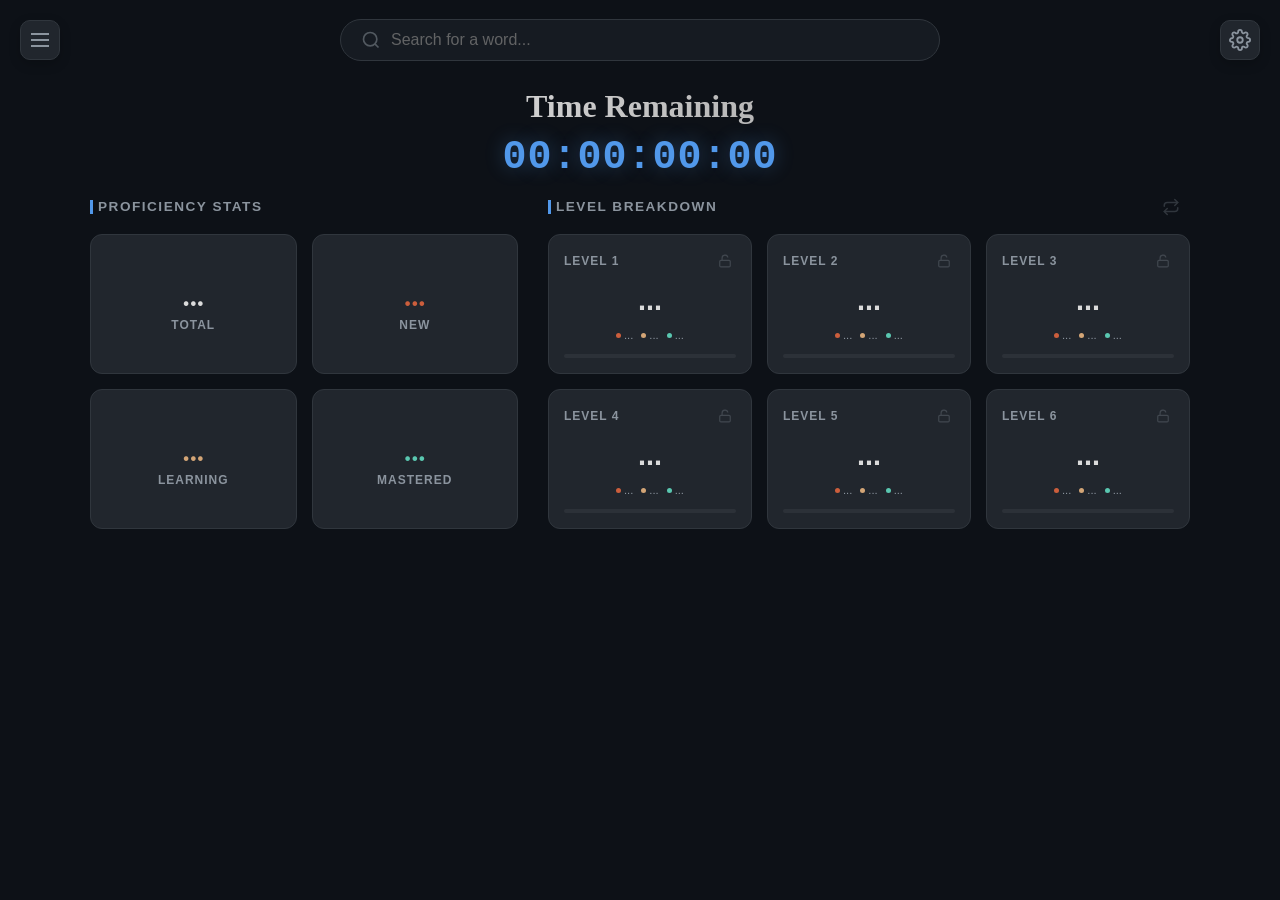
==== EnglishWeb/index.html @ 52207f9a "Add files via upload" ====
<!DOCTYPE html>
<html lang="zh-TW">
<head>
    <meta charset="UTF-8">
    <meta name="viewport" content="width=device-width, initial-scale=1.0">
    <title>AI Lexicon</title>
    <link rel="icon" href="data/book.svg" type="image/svg+xml">
    <link rel="stylesheet" href="data/style.css">
</head>
<body>
<div id="pageMask"></div>

<aside class="sidebar closed" id="sidebar">
    <div class="sidebar-header">
        <div class="bar-top">
            <div class="app-title" onclick="goToDashboard()">
                <span>✦</span> HOME
            </div>
        </div>
        <div class="sidebar-tools">
            <input type="text" class="sidebar-input" id="historySearch" placeholder="Search..." autocomplete="off">
            
            <div class="custom-select-wrapper" id="customSelect">
                <div class="custom-select-trigger">
                    <div style="display: flex; align-items: center; gap: 6px; padding-left: 8px;">
                        <span id="currentSelectText">All Words</span>
                        <button id="currentSelectLockBtn" class="level-lock-btn" style="display: none; padding: 2px; margin: 0;" onclick="toggleCurrentFilterLock(event)" title="Lock/Unlock Category">
                            <svg width="14" height="14" viewBox="0 0 24 24" fill="none" stroke="currentColor" stroke-width="2"><rect x="3" y="11" width="18" height="11" rx="2" ry="2"></rect><path d="M7 11V7a5 5 0 0 1 9.9-1"></path></svg>
                        </button>
                    </div>
                    <div class="arrow"></div>
                </div>
                
                <div class="custom-options">
                    <div class="custom-option option-all selected" data-value="all">All Words</div>
                    <div class="custom-option option-bookmarked" data-value="bookmarked">Marked</div> <!--<span style="color: #e3b341; margin-right: 5px;">★</span>-->
                    <div style="height:1px; background:#30363d; margin:5px 0;"></div>
                    <div class="custom-option option-new" data-value="new">New</div>
                    <div class="custom-option option-Learning" data-value="learning">Learning</div>
                    <div class="custom-option option-Mastered" data-value="mastered">Mastered</div>
                    <div style="height:1px; background:#30363d; margin:5px 0;"></div>
                    <div class="level-grid">
                        <div class="custom-option" data-value="lvl-1">Level 1</div>
                        <div class="custom-option" data-value="lvl-2">Level 2</div>
                        <div class="custom-option" data-value="lvl-3">Level 3</div>
                        <div class="custom-option" data-value="lvl-4">Level 4</div>
                        <div class="custom-option" data-value="lvl-5">Level 5</div>
                        <div class="custom-option" data-value="lvl-6">Level 6</div>
                        <div class="custom-option" data-value="lvl-0">Level 0</div>
                        <div class="custom-option" data-value="lvl-unset">Unset</div>
                    </div>
                    <div style="height:1px; background:#30363d; margin:5px 0;"></div>
                    <div class="level-grid">
                        <div class="custom-option" data-value="exam-Extra">Extra</div>
                        <div class="custom-option" data-value="exam-TOEIC">TOEIC</div>
                        <div class="custom-option" data-value="exam-IELTS">IELTS</div>
                        <div class="custom-option" data-value="exam-GMAT">GMAT</div>
                        <div class="custom-option" data-value="exam-TOEFL">TOEFL</div>
                        <div class="custom-option" data-value="exam-Phrase">Phrase</div>
                    </div>
                </div>
            </div>

            <div class="sort-group">
                <div class="sort-label"></div><!--Sort by:-->
                <div class="sort-actions">
                    <button class="sort-btn active" data-sort="alpha" onclick="changeSort('alpha')" title="Alphabetical">A-Z</button>
                    <button class="sort-btn" data-sort="status" onclick="changeSort('status')" title="Proficiency">State</button>
                    <button class="sort-btn" data-sort="level" onclick="changeSort('level')" title="Level">Level</button>
                </div>
            </div>
        </div>
    </div>
    <div id="historyList" class="history-list"></div>
</aside>

<div class="main-wrapper">
    
    <header class="top-header">
        <button class="toggle-btn" onclick="toggleSidebar()">
            <svg width="24" height="24" viewBox="0 0 24 24" fill="none" stroke="currentColor" stroke-width="2"><path d="M3 12h18M3 6h18M3 18h18"/></svg>
        </button>

        <div class="search-wrapper">
            <div class="search-box">
                <svg class="search-icon-left" width="20" height="20" viewBox="0 0 24 24" fill="none" stroke="currentColor" stroke-width="2" style="margin-right: 10px;"><circle cx="11" cy="11" r="8"/><path d="M21 21l-4.35-4.35"/></svg>
                <input type="text" class="main-input" id="wordInput" placeholder="Search for a word..." autocomplete="off">
                <button class="search-btn" onclick="startLookup()">
                    <span class="btn-text">Search</span>
                    
                    <svg class="btn-icon" viewBox="0 0 24 24" fill="none" stroke="currentColor" stroke-width="3">
                        <circle cx="11" cy="11" r="8"></circle>
                        <line x1="21" y1="21" x2="16.65" y2="16.65"></line>
                    </svg>
                </button>
            </div>
        </div>

        <button class="home-btn" onclick="openSettingsModal()" title="Settings">
            <svg width="22" height="22" viewBox="0 0 24 24" fill="none" stroke="currentColor" stroke-width="2">
                <circle cx="12" cy="12" r="3"></circle>
                <path d="M19.4 15a1.65 1.65 0 0 0 .33 1.82l.06.06a2 2 0 0 1 0 2.83 2 2 0 0 1-2.83 0l-.06-.06a1.65 1.65 0 0 0-1.82-.33 1.65 1.65 0 0 0-1 1.51V21a2 2 0 0 1-2 2 2 2 0 0 1-2-2v-.09A1.65 1.65 0 0 0 9 19.4a1.65 1.65 0 0 0-1.82.33l-.06.06a2 2 0 0 1-2.83 0 2 2 0 0 1 0-2.83l.06-.06a1.65 1.65 0 0 0 .33-1.82 1.65 1.65 0 0 0-1.51-1H3a2 2 0 0 1-2-2 2 2 0 0 1 2-2h.09A1.65 1.65 0 0 0 4.6 9a1.65 1.65 0 0 0-.33-1.82l-.06-.06a2 2 0 0 1 0-2.83 2 2 0 0 1 2.83 0l.06.06a1.65 1.65 0 0 0 1.82.33H9a1.65 1.65 0 0 0 1-1.51V3a2 2 0 0 1 2-2 2 2 0 0 1 2 2v.09a1.65 1.65 0 0 0 1 1.51 1.65 1.65 0 0 0 1.82-.33l.06-.06a2 2 0 0 1 2.83 0 2 2 0 0 1 0 2.83l-.06.06a1.65 1.65 0 0 0-.33 1.82V9a1.65 1.65 0 0 0 1.51 1H21a2 2 0 0 1 2 2 2 2 0 0 1-2 2h-.09a1.65 1.65 0 0 0-1.51 1z"></path>
            </svg>
        </button>
    </header>

    <div id="pinnedActionsContainer" class="pinned-container"></div>

    <div class="content-scroll">
        
        <div id="dashboard" class="dashboard">
            <div class="dash-header">
                <h2>Time Remaining</h2><!--<span>⏱︎</span>-->
                <div id="timerDisplay" class="timer-display" onclick="openTimerModal()">
                    00:00:00:00
                </div>
            </div>

            <div class="dash-grid">
                
                <div class="dash-column">
                    <div class="section-label">Proficiency Stats</div>
                    <div class="dash-stats">
                        <div class="stat-card" onclick="filterByStat('all')">
                            <div class="stat-val" id="countTotal">0</div>
                            <div class="stat-label">Total</div>
                        </div>
                        <div class="stat-card" onclick="filterByStat('new')">
                            <div class="stat-val" style="color:var(--color-new)" id="countNew">0</div>
                            <div class="stat-label">New</div>
                        </div>
                        <div class="stat-card" onclick="filterByStat('learning')">
                            <div class="stat-val" style="color:var(--color-learning)" id="countLearning">0</div>
                            <div class="stat-label">Learning</div>
                        </div>
                        <div class="stat-card" onclick="filterByStat('mastered')">
                            <div class="stat-val" style="color:var(--color-mastered)" id="countMastered">0</div>
                            <div class="stat-label">Mastered</div>
                        </div>
                    </div>
                </div>

                <div class="dash-column">
                    <div id="levelView">
                        <div class="section-label" style="display: flex; align-items: center;">
                            <span>Level Breakdown</span>
                            <button class="dash-toggle-btn" onclick="toggleDashboardView()" title="Switch to Tags">
                                <svg width="18" height="18" viewBox="0 0 24 24" fill="none" stroke="currentColor" stroke-width="2" stroke-linecap="round" stroke-linejoin="round"><path d="m17 2 4 4-4 4"/><path d="M3 11v-1a4 4 0 0 1 4-4h14"/><path d="m7 22-4-4 4-4"/><path d="M21 13v1a4 4 0 0 1-4 4H3"/></svg>
                            </button>
                        </div>
                        <div class="level-stats" id="levelStatsArea">
                            </div>
                    </div>

                    <div id="tagsView" style="display: none;">
                        <div class="section-label" style="display: flex; align-items: center;">
                            <span>Tags</span>
                            <button class="dash-toggle-btn" onclick="toggleDashboardView()" title="Switch to Level Breakdown">
                                <svg width="18" height="18" viewBox="0 0 24 24" fill="none" stroke="currentColor" stroke-width="2" stroke-linecap="round" stroke-linejoin="round"><path d="m17 2 4 4-4 4"/><path d="M3 11v-1a4 4 0 0 1 4-4h14"/><path d="m7 22-4-4 4-4"/><path d="M21 13v1a4 4 0 0 1-4 4H3"/></svg>
                            </button>
                        </div>
                        <div class="level-stats" id="tagsStatsArea">
                            </div>
                    </div>
                </div>

            </div>
        </div>

        <div id="cardArea" class="card"></div>


    </div>
</div>

<div id="loader">
    <svg width="40" height="40" viewBox="0 0 24 24" fill="none" stroke="currentColor" stroke-width="2" class="spin">
        <path d="M12 2v4M12 18v4M4.93 4.93l2.83 2.83M16.24 16.24l2.83 2.83M2 12h4M18 12h4M4.93 19.07l2.83-2.83M16.24 7.76l2.83-2.83"/>
    </svg>
    <div style="margin-top: 15px; font-size: 0.9rem; letter-spacing: 1px; font-weight: 600;">THINKING...</div>
</div>

<div id="customModal" class="modal-overlay">
    <div class="modal-box">
        <h3 class="modal-title" id="modalTitle">Confirm Action</h3>
        <p class="modal-message" id="modalMessage">Are you sure?</p>
        <div class="modal-actions">
            <button class="modal-btn cancel" onclick="closeModal()">Cancel</button>
            <button class="modal-btn confirm" id="modalConfirmBtn">Confirm</button>
        </div>
    </div>
</div>

<div id="timerModal" class="modal-overlay">
    <div class="modal-box">
        <h3 class="modal-title">Timer Settings</h3>
        
        <div class="timer-inputs-container">
            <div class="timer-field">
                <label>Days</label>
                <input type="number" id="tDays" class="modal-input center-text" min="0" value="0" placeholder="0">
            </div>
            <div class="timer-sep">:</div>
            <div class="timer-field">
                <label>Hours</label>
                <input type="number" id="tHours" class="modal-input center-text" min="0" max="23" value="0" placeholder="0">
            </div>
            <div class="timer-sep">:</div>
            <div class="timer-field">
                <label>Mins</label>
                <input type="number" id="tMins" class="modal-input center-text" min="0" max="59" value="0" placeholder="0">
            </div>
        </div>

        <div class="modal-actions">
            <button class="modal-btn cancel" onclick="closeTimerModal()">Cancel</button>
            <button class="modal-btn confirm danger" onclick="confirmResetTimer()">Reset</button>
            <button class="modal-btn confirm" onclick="confirmSetTimer()">Start</button>
        </div>
    </div>
</div>

<div id="settingsModal" class="modal-overlay">
    <div id="settingsModalbox" class="modal-box">
        
        <h3 class="modal-title" style="text-align: center;">
            Settings
        </h3>
        
        <div class="setting-item" >
            <button class="pin-btn" style="background-color: transparent; cursor: default;">
                <svg width="18" height="18" viewBox="0 0 24 24" fill="none" stroke="currentColor" stroke-width="2" stroke-linecap="round" stroke-linejoin="round"><path d="M2 10v3"/><path d="M6 6v11"/><path d="M10 3v18"/><path d="M14 8v7"/><path d="M18 5v13"/><path d="M22 10v3"/></svg>
            </button>
            <div class="setting-left">
                <div class="setting-text">
                    <span class="s-title">Voice Character</span>
                    <span class="s-desc">Choose person</span>
                </div>
                <div class="custom-select-wrapper" id="personSelectWrapper" data-value="">
                    <div class="custom-select-trigger" style="padding: 6px 10px; min-height: unset; background: rgba(255, 255, 255, 0.1); border-color: rgba(255, 255, 255, 0.2);">
                        <span id="currentPersonText">Default</span>
                        <div class="arrow"></div>
                    </div>
                    <div class="custom-options" id="personOptionsContainer" style="min-width: 130px;">
                        </div>
                </div>
            </div>
        </div>

        <div class="settings-list">
            <div class="settings-col">
                
                <div class="setting-item active">
                    <button class="pin-btn" data-key="randomVoiceManual" onclick="togglePin('randomVoiceManual')" title="Pin to Quick Actions">
                        <svg width="18" height="18" viewBox="0 0 24 24" fill="none" stroke="currentColor" stroke-width="2" stroke-linecap="round" stroke-linejoin="round"><path d="M12 17v5"/><path d="M9 10.5V7a3 3 0 0 1 6 0v3.5l2 4.5H7l2-4.5Z"/></svg>
                    </button>
                    <div class="setting-left">
                        <div class="setting-text">
                            <span class="s-title">Random Voice</span>
                            <span class="s-desc">Click sentences</span>
                        </div>
                        <label class="switch">
                            <input type="checkbox" id="set-random-manual" onchange="updateSetting('randomVoiceManual')">
                            <span class="slider"></span>
                        </label>
                    </div>
                </div>
                
                <div class="setting-item active">
                    <button class="pin-btn" data-key="randomVoiceAuto" onclick="togglePin('randomVoiceAuto')" title="Pin to Quick Actions">
                        <svg width="18" height="18" viewBox="0 0 24 24" fill="none" stroke="currentColor" stroke-width="2" stroke-linecap="round" stroke-linejoin="round"><path d="M12 17v5"/><path d="M9 10.5V7a3 3 0 0 1 6 0v3.5l2 4.5H7l2-4.5Z"/></svg>
                    </button>
                    <div class="setting-left">
                        <div class="setting-text">
                            <span class="s-title">Random Voice</span>
                            <span class="s-desc">Auto-read sentences</span>
                        </div>
                        <label class="switch">
                            <input type="checkbox" id="set-random-auto" onchange="updateSetting('randomVoiceAuto')">
                            <span class="slider"></span>
                        </label>
                    </div>
                </div>
                
                <div class="setting-item">
                    <button class="pin-btn" data-key="autoVoice" onclick="togglePin('autoVoice')" title="Pin to Quick Actions">
                        <svg width="18" height="18" viewBox="0 0 24 24" fill="none" stroke="currentColor" stroke-width="2" stroke-linecap="round" stroke-linejoin="round"><path d="M12 17v5"/><path d="M9 10.5V7a3 3 0 0 1 6 0v3.5l2 4.5H7l2-4.5Z"/></svg>
                    </button>
                    <div class="setting-left">
                        <div class="setting-text">
                            <span class="s-title">Auto Pronounce</span>
                            <span class="s-desc">Speak word on load</span>
                        </div>
                        <label class="switch">
                            <input type="checkbox" id="set-auto-voice" onchange="updateSetting('autoVoice')">
                            <span class="slider"></span>
                        </label>
                    </div>
                </div>

                <div class="setting-item sub-item" id="pronounce-count-setting">
                    <div class="setting-text">
                        <span class="s-title">Repeat</span>
                        <span class="s-desc">Times to speak</span>
                    </div>
                    <input type="number" id="set-pronounce-count" class="setting-input" value="1" min="1" max="10" onchange="updateSetting('pronounceCount')">
                </div>

                <div class="setting-item">
                    <button class="pin-btn" data-key="resetViews" onclick="togglePin('resetViews')" title="Pin to Quick Actions">
                        <svg width="18" height="18" viewBox="0 0 24 24" fill="none" stroke="currentColor" stroke-width="2" stroke-linecap="round" stroke-linejoin="round"><path d="M12 17v5"/><path d="M9 10.5V7a3 3 0 0 1 6 0v3.5l2 4.5H7l2-4.5Z"/></svg>
                    </button>
                    <div class="setting-left">
                        <div class="setting-text">
                            <div class="s-title">Reset Views</div>
                            <div class="s-desc">Clear all word view counts</div>
                        </div>
                        <!-- ✨ 這裡不放 Switch 開關，改放一顆清除按鈕 -->
                        <button class="cancel-btn-mini cancel-btn-views" onclick="confirmResetViews()">
                            Clear
                        </button>
                    </div>
                </div>
            </div>

            <div class="settings-col">
                <div class="setting-item">
                    <button class="pin-btn" data-key="accent" onclick="togglePin('accent')" title="Pin to Quick Actions">
                        <svg width="18" height="18" viewBox="0 0 24 24" fill="none" stroke="currentColor" stroke-width="2" stroke-linecap="round" stroke-linejoin="round"><path d="M12 17v5"/><path d="M9 10.5V7a3 3 0 0 1 6 0v3.5l2 4.5H7l2-4.5Z"/></svg>
                    </button>
                    <div class="setting-left">    
                        <div class="setting-text">
                            <span class="s-title">Voice Accent</span>
                            <span class="s-desc">American or British</span>
                        </div>
                        
                        <div class="custom-select-wrapper" id="accentSelectWrapper" style="width: 80px; flex-shrink: 0;" data-value="US">
                            <div class="custom-select-trigger" style="padding: 6px 10px; min-height: unset; background: rgba(255, 255, 255, 0.1); border-color: rgba(255, 255, 255, 0.2);">
                                <span id="currentAccentText" style="font-weight: bold; color: #fff;">US</span>
                                <div class="arrow"></div>
                            </div>
                            <div class="custom-options" style="min-width: 80px;">
                                <div class="custom-option accent-option" data-value="US">US</div>
                                <div class="custom-option accent-option" data-value="UK">UK</div>
                                <div class="custom-option accent-option" data-value="CA">CA</div>
                                <div class="custom-option accent-option" data-value="AU">AU</div>
                            </div>
                        </div>
                    </div>
                </div>
                
                <div class="setting-item">
                    <button class="pin-btn disabled-pin" data-key="showCardActions" onclick="togglePin('showCardActions')" title="Pin to Quick Actions" disabled>
                        <svg width="18" height="18" viewBox="0 0 24 24" fill="none" stroke="currentColor" stroke-width="2" stroke-linecap="round" stroke-linejoin="round"><path d="M12 17v5"/><path d="M9 10.5V7a3 3 0 0 1 6 0v3.5l2 4.5H7l2-4.5Z"/></svg>
                    </button>
                    <div class="setting-left">
                        <div class="setting-text">
                            <div class="s-title">Show Card Actions</div>
                            <div class="s-desc">Unlock Card and Search</div>
                        </div>
                        <label class="switch">
                            <input type="checkbox" id="toggle-card-actions" onchange="updateSetting('showCardActions')" disabled>
                            <span class="slider disabled-toggle"></span>
                        </label>
                    </div>
                </div>

                <div class="setting-item">
                    <button class="pin-btn" data-key="hideSentenceZh" onclick="togglePin('hideSentenceZh')" title="Pin to Quick Actions">
                        <svg width="18" height="18" viewBox="0 0 24 24" fill="none" stroke="currentColor" stroke-width="2" stroke-linecap="round" stroke-linejoin="round"><path d="M12 17v5"/><path d="M9 10.5V7a3 3 0 0 1 6 0v3.5l2 4.5H7l2-4.5Z"/></svg>
                    </button>
                    <div class="setting-left">
                        <div class="setting-text">
                            <div class="s-title">Hide Sentence</div>
                            <div class="s-desc">Hide sentences zh</div>
                        </div>
                        <label class="switch">
                            <input type="checkbox" id="set-hide-sentence-zh" onchange="updateSetting('hideSentenceZh')">
                            <span class="slider"></span>
                        </label>
                    </div>
                </div>
                
                <div class="setting-item">
                    <button class="pin-btn" data-key="autoPlay" onclick="togglePin('autoPlay')" title="Pin to Quick Actions">
                        <svg width="18" height="18" viewBox="0 0 24 24" fill="none" stroke="currentColor" stroke-width="2" stroke-linecap="round" stroke-linejoin="round"><path d="M12 17v5"/><path d="M9 10.5V7a3 3 0 0 1 6 0v3.5l2 4.5H7l2-4.5Z"/></svg>
                    </button>
                    <div class="setting-left">
                        <div class="setting-text">
                            <span class="s-title">Auto Play</span>
                            <span class="s-desc">Go to next card automatically</span>
                        </div>
                        <label class="switch">
                            <input type="checkbox" id="set-auto-play" onchange="updateSetting('autoPlay')">
                            <span class="slider"></span>
                        </label>
                    </div>
                </div>

                <div class="setting-item sub-item" id="read-sentences-setting">
                    <div class="setting-text">
                        <span class="s-title">Read Sentences</span>
                        <span class="s-desc">Speak examples before next</span>
                    </div>
                    <label class="switch">
                        <input type="checkbox" id="set-read-sentences" onchange="updateSetting('readSentences')">
                        <span class="slider"></span>
                    </label>
                </div>

            </div>
        </div>
        
        <!--
        <div class="modal-actions">
            <button class="modal-btn cancel" onclick="closeSettingsModal()">Cancel</button>
        </div>-->
    </div>
</div>

<div id="editDefModal" class="modal-overlay">
    <div class="modal-box">
        <h3 class="modal-title">Edit Definition</h3>
        
        <div style="margin: 20px 0;">
            <textarea id="editDefInput" class="modal-textarea" rows="5" placeholder="Enter English definition..."></textarea>
        </div>

        <div class="modal-actions">
            <button class="modal-btn cancel" onclick="closeEditDefModal()">Cancel</button>
            <button class="modal-btn confirm" onclick="saveDefinition()">Save</button>
        </div>
    </div>
</div>

<div id="editFormsModal" class="modal-overlay">
    <div class="modal-box">
        <div style="display: flex; justify-content: space-between; align-items: center; margin-bottom: 20px;">
            <h3 class="modal-title" style="margin: 0;">Edit Verb Forms</h3>
            
            <button type="button" class="modal-clear-btn" onclick="clearModalInputs()" title="Clear all fields">
                <svg xmlns="http://www.w3.org/2000/svg" width="18" height="18" viewBox="0 0 24 24" fill="none" stroke="currentColor" stroke-width="2" stroke-linecap="round" stroke-linejoin="round">
                    <polyline points="3 6 5 6 21 6"></polyline>
                    <path d="M19 6v14a2 2 0 0 1-2 2H7a2 2 0 0 1-2-2V6m3 0V4a2 2 0 0 1 2-2h4a2 2 0 0 1 2 2v2"></path>
                </svg>
            </button>
        </div>
        
        <div style="display: flex; flex-direction: column; gap: 15px; margin: 20px 0;">
            <div style="display: flex; align-items: center; gap: 10px;">
                <label style="width: 85px; text-align: right; color: #8b949e; font-size: 0.9rem;">Past</label>
                <input type="text" id="editFormPast" class="modal-input" style="flex: 1; padding: 8px; font-size: 0.95rem;">
            </div>
            <div style="display: flex; align-items: center; gap: 10px;">
                <label style="width: 85px; text-align: right; color: #8b949e; font-size: 0.9rem;">Continuous</label>
                <input type="text" id="editFormCont" class="modal-input" style="flex: 1; padding: 8px; font-size: 0.95rem;">
            </div>
            <div style="display: flex; align-items: center; gap: 10px;">
                <label style="width: 85px; text-align: right; color: #8b949e; font-size: 0.9rem;">Future</label>
                <input type="text" id="editFormFut" class="modal-input" style="flex: 1; padding: 8px; font-size: 0.95rem;">
            </div>
            <div style="display: flex; align-items: center; gap: 10px;">
                <label style="width: 85px; text-align: right; color: #8b949e; font-size: 0.9rem;">Perfect</label>
                <input type="text" id="editFormPerf" class="modal-input" style="flex: 1; padding: 8px; font-size: 0.95rem;">
            </div>
        </div>

        <div class="modal-actions">
            <button class="modal-btn cancel" onclick="closeEditFormsModal()">Cancel</button>
            <button class="modal-btn confirm" onclick="saveForms()">Save</button>
        </div>
    </div>
</div>

<div id="alertModal" class="modal-overlay">
    <div class="modal-box" style="max-width: 320px; text-align: center;">
        <div style="margin-bottom: 15px; display: flex; justify-content: center; color: var(--accent);">
            <svg xmlns="http://www.w3.org/2000/svg" width="48" height="48" viewBox="0 0 24 24" fill="none" stroke="currentColor" stroke-width="2" stroke-linecap="round" stroke-linejoin="round">
                <circle cx="12" cy="12" r="10"></circle>
                <line x1="12" y1="8" x2="12" y2="12"></line>
                <line x1="12" y1="16" x2="12.01" y2="16"></line>
            </svg>
        </div>
        <p id="alertMessage" style="color: var(--text-muted); margin-bottom: 25px; font-size: 1rem; line-height: 1.5;"></p>
        <div class="modal-actions" style="justify-content: center;">
            <button class="modal-btn confirm" onclick="closeAlertModal()" style="width: 100%;">OK</button>
        </div>
    </div>
</div>

<script src="data/script.js"></script>
</body>
</html>
---- EnglishWeb/data/style.css ----
/* =========================================
   1. 變數定義 (:root)
   ========================================= */
:root {
    /* --- 核心色彩系統 (Dark Dimmed) --- */
    --bg-body: #0d1117;           /* 整體背景 */
    --bg-sidebar: #161b22;        /* 側邊欄背景 */
    --bg-card: #21262d;           /* 卡片/按鈕背景 */
    --bg-input: #0d1117;          /* 輸入框背景 */
    --bg-hover: #1c2128;          /* 懸停背景 */
    --bg-overlay: rgba(0, 0, 0, 0.6); /* 遮罩背景 */

    --text-main: #dbdbdb;         /* 主要文字 */
    --text-muted: #8b949e;        /* 次要文字 */
    --text-pos: #a7b4c3;
    --text-white: #ffffff;        /* 純白文字 */
    --text-en: #e7e7e7;           /* 英文例句 */

    --border: #30363d;            /* 邊框顏色 */
    --border-light: #30363d;
    --border-color: #525960;

    --accent: #5198ea;            /* 強調色 (藍) */
    --accent-glow: rgba(88, 166, 255, 0.2);
    --accent-shadow: rgba(88, 166, 255, 0.1);

    /* --- 狀態顏色 --- */
    --color-new: #cc5e3c;         /* 紅 */
    --color-learning: #d3a576;    /* 黃 */
    --color-mastered: #5ac7b0;    /* 綠 */

    --colorbar-new: #cc5e3c89; 
    --colorbar-learning: #d3a57689;
    --colorbar-mastered: #5ac7b089;
    
    /* --- 書籤顏色 --- */
    --color-star-idle: #cbd5e1;
    --color-star-hover: #fbbf24;
    --color-star-active: #e1ac51;

    /* --- 等級顏色 --- */
    --lvl-0: #9ca3af; /* 灰 */
    --lvl-1: #80b1d2; /* 青 */
    --lvl-2: #74cea0; /* 綠 */
    --lvl-3: #d9b368; /* 黃 */
    --lvl-4: #ca8b6c; /* 橘 */
    --lvl-5: #ea7272; /* 紅 */
    --lvl-6: #d2a8ff; /* 紫 */

    /* --- 標籤顏色 --- */
    --tag-toeic: #5198ea;
    --tag-toefl: #217dce;
    --tag-gmat: #b79612;
    --tag-ielts: #dc0019;
    --tag-extra: #8b949e; 

    /* --- 尺寸變數 --- */
    --sidebar-width: 240px;
    --header-height: 70px;
    --card-radius: 16px;
    --btn-radius: 8px;

    /* --- 字體變數 --- */
    --font-base: -apple-system, BlinkMacSystemFont, "Segoe UI", Roboto, Helvetica, Arial, sans-serif;
    --font-mono: 'Courier New', Courier, monospace;
    --font-comic: "Comic Sans MS";

    /* --- 圖層管理 (Z-Index) --- */
    --z-nav-btn: 10;
    --z-header: 500;
    --z-sidebar: 1000;
    --z-dropdown: 2000;
    --z-modal: 2000;
    --z-loader: 2000;

    /* --- 動畫與陰影 --- */
    --transition-fast: 0.2s ease;
    --transition-smooth: 0.3s cubic-bezier(0.4, 0, 0.2, 1);
    --shadow-card: 0 8px 30px rgba(0,0,0,0.25);
    --shadow-float: 0 4px 12px rgba(0,0,0,0.2);
    --shadow-glow: 0 0 15px var(--accent-glow);
}

/* =========================================
   2. 全局設定 & 基礎樣式
   ========================================= */
* { box-sizing: border-box; }

body {
    font-family: var(--font-base);
    background-color: var(--bg-body);
    color: var(--text-main);
    margin: 0;
    height: 100vh;
    overflow: hidden;
    display: flex;
}

::selection {
    background-color: var(--text-muted);
    color: var(--text-white);
}
::-moz-selection {
    background-color: var(--text-muted);
    color: var(--text-white);
}

/* 捲軸美化 */
::-webkit-scrollbar { width: 5px; height: 5px; }
::-webkit-scrollbar-track { background: transparent; }
::-webkit-scrollbar-thumb { background: #444; border-radius: 3px; }
::-webkit-scrollbar-thumb:hover { background: #555; }


/* =========================================
   3. 側邊欄 (Sidebar)
   ========================================= */
.sidebar {
    width: var(--sidebar-width);
    background: var(--bg-sidebar);
    border-right: 1px solid var(--border);
    display: flex;
    flex-direction: column;
    transition: margin-left var(--transition-smooth);
    flex-shrink: 0;
    z-index: var(--z-sidebar);
}

.sidebar.closed { margin-left: calc(var(--sidebar-width) * -1); }

.sidebar-header { padding: 15px; border-bottom: 1px solid var(--border); user-select: none; }

.bar-top {
    display: flex; 
    align-items: center;
    justify-content: space-between;
    margin-bottom: 12px;
    font-size: 0.95rem;
    font-weight: 800;
    letter-spacing: 1px; 
}

.app-title { 
    color: var(--text-main); cursor: pointer; 
    display: flex; align-items: center; gap: 8px;
}
.app-title span { color: var(--accent); }

/* --- 側邊欄工具列 --- */
.sidebar-tools { display: flex; flex-direction: column; gap: 12px; }

.sidebar-input { 
    background: var(--bg-input); 
    border: 1px solid var(--border); 
    color: var(--text-main); 
    padding: 8px 12px; 
    border-radius: 6px; 
    font-size: 0.85rem; 
    outline: none; 
    transition: border-color 0.2s; 
    width: 100%;
    display: none;
}
.sidebar-input:focus { border-color: var(--accent); }

/* --- 自訂下拉選單 (Custom Select) --- */
.custom-select-wrapper { position: relative; user-select: none; width: 100%; }

.custom-select-trigger {
    position: relative; display: flex; align-items: center; justify-content: space-between;
    background: var(--bg-input); border: 1px solid var(--border);
    padding: 10px 12px; font-size: 0.85rem; font-weight: 500;
    color: var(--text-main); border-radius: var(--btn-radius); cursor: pointer;
    transition: all 0.3s ease;
}
.custom-select-trigger:hover { border-color: var(--text-muted); }
.custom-select-wrapper.open .custom-select-trigger {
    border-color: var(--accent);
    box-shadow: 0 0 0 3px var(--accent-shadow);
}

.arrow {
    width: 0; height: 0; 
    border-left: 5px solid transparent; border-right: 5px solid transparent;
    border-top: 5px solid var(--text-muted);
    transition: transform 0.3s ease;
}
.custom-select-wrapper.open .arrow { transform: rotate(180deg); border-top-color: var(--accent); }

.custom-options {
    position: absolute; top: calc(100% + 5px); left: 0; right: 0;
    background: var(--bg-hover); border: 1px solid var(--border);
    border-radius: var(--btn-radius); 
    box-shadow: 0 10px 25px rgba(0,0,0,0.5);
    z-index: var(--z-dropdown);
    opacity: 0; visibility: hidden; transform: translateY(-10px);
    transition: all 0.3s cubic-bezier(0.2, 0.8, 0.2, 1);
    max-height: 350px; /* 設定最大高度，超過此高度會出現捲動條 */
    overflow-y: auto;  /* 內容溢出時顯示垂直捲動條 */
    overflow-x: hidden; /* 隱藏水平捲動條 */
    /* text-align: center; */
}
.custom-select-wrapper.open .custom-options { opacity: 1; visibility: visible; transform: translateY(0); }
/* 捲動條整體寬度 */
.custom-options::-webkit-scrollbar {
    width: 6px; 
}

/* 捲動條軌道 (背景) */
.custom-options::-webkit-scrollbar-track {
    background: transparent; 
    margin: 4px 0; /* 上下留一點邊距 */
}

/* 捲動條拉桿 (滑塊) */
.custom-options::-webkit-scrollbar-thumb {
    background: rgba(255, 255, 255, 0.2); /* 半透明白色，低調質感 */
    border-radius: 3px; /* 圓角 */
}

/* 滑鼠移上去時變亮一點 */
.custom-options::-webkit-scrollbar-thumb:hover {
    background: rgba(255, 255, 255, 0.4); 
}

.custom-option {
    padding: 10px 20px; font-size: 0.85rem; color: var(--text-muted);
    cursor: pointer;
    border-bottom: 1px solid rgba(255,255,255,0.02);
    transition: all 0.2s cubic-bezier(0.25, 0.46, 0.45, 0.94);
}
.custom-option:last-child { border-bottom: none; }
.custom-option:hover { background-color: var(--accent-glow); color: var(--text-main); padding-left: 25px; }
.custom-option.selected { background-color: var(--accent-shadow); color: var(--accent); font-weight: 700; }


/* Level 1-6 下拉選項懸停與選中樣式 */
.custom-option[data-value="lvl-unset"]:hover { 
    background-color: rgba(255, 255, 255, 0.05); 
    color: var(--lvl-0); 
    /*transform: translateX(-5px); */
    
}
.custom-option[data-value="lvl-0"]:hover { 
    background-color: rgba(156, 163, 175, 0.15); 
    color: var(--lvl-0); 
    /*transform: translateX(5px); */
}
.custom-option[data-value="lvl-1"]:hover { background-color: rgba(117, 196, 218, 0.15); color: var(--lvl-1); /*transform: translateX(5px);*/ }
.custom-option[data-value="lvl-2"]:hover { background-color: rgba(122, 213, 186, 0.15); color: var(--lvl-2); /*transform: translateX(-5px);*/ }
.custom-option[data-value="lvl-3"]:hover { background-color: rgba(217, 179, 104, 0.15); color: var(--lvl-3); /*transform: translateX(5px);*/ }
.custom-option[data-value="lvl-4"]:hover { background-color: rgba(215, 130, 87, 0.15); color: var(--lvl-4); /*transform: translateX(-5px);*/ }
.custom-option[data-value="lvl-5"]:hover { background-color: rgba(223, 107, 107, 0.15); color: var(--lvl-5); /*transform: translateX(5px);*/ }
.custom-option[data-value="lvl-6"]:hover { background-color: rgba(210, 168, 255, 0.15); color: var(--lvl-6); /*transform: translateX(-5px);*/ }

.custom-option[data-value="lvl-0"].selected { 
    background-color: rgba(156, 163, 175, 0.25); 
    color: var(--lvl-0); 
}
.custom-option[data-value="lvl-1"].selected { background-color: rgba(117, 196, 218, 0.25); color: var(--lvl-1); }
.custom-option[data-value="lvl-2"].selected { background-color: rgba(122, 213, 186, 0.25); color: var(--lvl-2); }
.custom-option[data-value="lvl-3"].selected { background-color: rgba(217, 179, 104, 0.25); color: var(--lvl-3); }
.custom-option[data-value="lvl-4"].selected { background-color: rgba(215, 130, 87, 0.25); color: var(--lvl-4); }
.custom-option[data-value="lvl-5"].selected { background-color: rgba(223, 107, 107, 0.25); color: var(--lvl-5); }
.custom-option[data-value="lvl-6"].selected { background-color: rgba(210, 168, 255, 0.25); color: var(--lvl-6); }

.option-new, .option-Learning, .option-Mastered {
    font-weight: bold;
    font-family: var(--font-comic);
}
#currentSelectText {
    font-weight: bold;
    color: var(--text-muted);
}
.option-new { color: var(--color-new); }
.option-Learning { color: var(--color-learning); }
.option-Mastered { color: var(--color-mastered); }
.option-new:hover { color: var(--color-new); }
.option-Learning:hover { color: var(--color-learning); }
.option-Mastered:hover { color: var(--color-mastered); }
.option-new.selected { color: var(--color-new); }
.option-Learning.selected { color: var(--color-learning); }
.option-Mastered.selected { color: var(--color-mastered); }



/* Level 選項的 Grid 佈局 */
.level-grid { display: grid; grid-template-columns: 1fr 1fr; gap: 0; }
.level-grid .custom-option { text-align: center; padding: 10px 5px; }

/* --- 側邊欄排序按鈕 --- */
.sort-group { display: flex; align-items: center; justify-content: space-between; padding: 0 2px; /*margin-top: 5px;*/ }
.sort-label { font-size: 0.75rem; color: var(--text-muted); font-weight: 600; }
.sort-actions { display: flex; gap: 5px; }

.sort-btn {
    background: transparent; border: 1px solid var(--border);
    color: var(--text-muted); font-size: 0.7rem; padding: 4px 8px;
    border-radius: 4px; cursor: pointer; transition: all 0.2s; font-weight: 600;
}
.sort-btn:hover { border-color: var(--accent); color: var(--text-main); }
.sort-btn.active { background: var(--accent); color: var(--text-white); border-color: var(--accent); box-shadow: 0 2px 8px var(--accent-glow); }
.sort-btn.hidden { display: none; }

/* --- 歷史紀錄列表 --- */
.history-list { flex: 1; overflow-y: auto; padding: 5px; padding-left: 10px; user-select: none; }

.history-item { 
    padding: 0 15px; 
    height: 50px; 
    margin-bottom: 4px; 
    cursor: pointer; 
    border: 1.5px solid var(--border);
    border-left: 5px solid transparent; 
    background: var(--bg-card);
    display: flex; 
    justify-content: space-between; 
    align-items: center; 
    /* ✨ 關鍵修正：只允許背景和邊框顏色有動畫，禁止排版屬性產生動畫 */
    transition: all 0.2s ease;
    border-radius: 8px;
    position: relative; 
    overflow: hidden;
}
.history-item:hover { background-color: rgba(255, 255, 255, 0.1); padding-left: 25px; border-left: 10px solid transparent; }

/* ✨ 關鍵修正：讓單字佔據所有剩餘空間，鎖定右側標籤的位置 */
.h-word {
    flex: 1;
    text-align: left;
    white-space: nowrap;
    overflow: hidden;
    text-overflow: ellipsis; /* 單字太長會自動變成 ... */
    padding-right: 10px; /* 和右邊標籤保持安全距離 */
}

/* 狀態背景漸層 */
.history-item.status-new { border-left-color: var(--colorbar-new); font-weight: bold; color: var(--color-new); /*background: linear-gradient(90deg, rgba(255, 123, 114, 0.2) 0%, transparent 80%);*/ }
.history-item.status-learning { border-left-color: var(--colorbar-learning); font-weight: bold; color: var(--color-learning); /*background: linear-gradient(90deg, rgba(210, 153, 34, 0.2) 0%, transparent 80%);*/ }
.history-item.status-mastered { border-left-color: var(--colorbar-mastered); font-weight: bold; color: var(--color-mastered); /*background: linear-gradient(90deg, rgba(35, 134, 54, 0.2) 0%, transparent 80%);*/ }

/* 當前選中 */
.history-item.current-active {
    box-shadow: inset 0 0 0 1px var(--text-main);
    background-color: var(--accent-shadow);
}
.history-item.current-active .h-word { 
    font-weight: 700; 
    /*
    text-shadow: 0 0 10px rgba(88, 166, 255, 0.4);*/
}

/* 側邊欄列表項目的標記 (書籤) */
.bookmark-ribbon {
    position: absolute; top: 0; right: 0; width: 0; height: 0;
    border-style: solid; border-width: 0 20px 20px 0;
    border-color: transparent var(--color-star-active) transparent transparent;
    z-index: 10;
}

/* 側邊欄 Level 小標籤 */
.sidebar-level-tag {
    font-size: 0.7rem; font-weight: 700; padding: 2px 6px;
    border-radius: 4px; margin-left: 8px; letter-spacing: 0.5px;
    border: 1px solid transparent; flex-shrink: 0;
    transition: all 0.2s ease;
}
.sidebar-level-tag[data-lvl="0"] { 
    color: var(--lvl-0); 
    border-color: rgba(156, 163, 175, 0.3); 
    background: rgba(156, 163, 175, 0.05); 
}
.sidebar-level-tag[data-lvl="1"] { color: var(--lvl-1); border-color: rgba(126, 231, 135, 0.3); background: rgba(126, 231, 135, 0.05); }
.sidebar-level-tag[data-lvl="2"] { color: var(--lvl-2); border-color: rgba(86, 211, 100, 0.3); background: rgba(86, 211, 100, 0.05); }
.sidebar-level-tag[data-lvl="3"] { color: var(--lvl-3); border-color: rgba(227, 179, 65, 0.3); background: rgba(227, 179, 65, 0.05); }
.sidebar-level-tag[data-lvl="4"] { color: var(--lvl-4); border-color: rgba(250, 163, 86, 0.3); background: rgba(250, 163, 86, 0.05); }
.sidebar-level-tag[data-lvl="5"] { color: var(--lvl-5); border-color: rgba(255, 123, 114, 0.3); background: rgba(255, 123, 114, 0.05); }
.sidebar-level-tag[data-lvl="6"] { color: var(--lvl-6); border-color: rgba(210, 168, 255, 0.3); background: rgba(210, 168, 255, 0.05); }

.sidebar-level-tag[data-tag="TOEIC"] { color: var(--tag-toeic); border-color: rgba(81, 152, 234, 0.3); background: rgba(81, 152, 234, 0.05); }
.sidebar-level-tag[data-tag="TOEFL"] { color: var(--tag-toefl); border-color: rgba(33, 125, 206, 0.3); background: rgba(33, 125, 206, 0.05); }
.sidebar-level-tag[data-tag="GMAT"] { color: var(--tag-gmat); border-color: rgba(183, 150, 18, 0.3); background: rgba(183, 150, 18, 0.05); }
.sidebar-level-tag[data-tag="IELTS"] { color: var(--tag-ielts); border-color: rgba(220, 0, 25, 0.3); background: rgba(220, 0, 25, 0.05); }
.sidebar-level-tag[data-tag="Extra"], 
.sidebar-level-tag[data-tag="Phrase"] { color: var(--tag-extra); border-color: rgba(139, 148, 158, 0.3); background: rgba(139, 148, 158, 0.05); }

.history-item:hover .sidebar-level-tag, .suggestion-item:hover .sidebar-level-tag {
    background: var(--bg-sidebar);
}

/* =========================================
   4. 右側主區域 (Main Wrapper)
   ========================================= */
.main-wrapper { flex: 1; display: flex; flex-direction: column; position: relative; background: var(--bg-body); }

/* --- 頂部 Header --- */
/* --- 頂部 Header --- */
.top-header { 
    /* ✨ 關鍵 1：改用 absolute 貼合主容器，它會自動偵測側邊欄寬度並閃避！ */
    position: absolute; 
    top: 15px; left: 0; right: 0; 
    height: 50px; 
    /* ✨ 關鍵 2：左右均分排版，並設定 15px 安全間距，絕對不重疊！ */
    display: flex; align-items: center; justify-content: space-between; 
    gap: 15px; 
    padding: 0 20px; z-index: var(--z-header); 
    background-color: transparent; pointer-events: none;
}

.toggle-btn, .home-btn { 
    pointer-events: auto; 
    /* ✨ 關鍵 3：拔除 absolute 絕對定位，讓 Flexbox 接管排版 */
    position: relative; 
    left: unset; right: unset; 
    flex-shrink: 0; /* ✨ 關鍵 4：確保按鈕永遠不會被擠壓變形 */
    background: var(--bg-card); border: 1px solid var(--border); 
    color: var(--text-muted); width: 40px; height: 40px; border-radius: 10px; 
    cursor: pointer; display: flex; align-items: center; justify-content: center; 
    transition: all 0.2s; box-shadow: var(--shadow-float);
}

.toggle-btn:hover { color: var(--text-main); border-color: var(--accent); }
.home-btn:hover { color: var(--text-main); border-color: var(--accent); background: #1f242c; }

/* --- 搜尋框 --- */
.search-wrapper { 
    width: 100%; 
    max-width: 600px; 
    position: relative; 
    pointer-events: auto;
    margin: 0 auto; /* ✨ 確保搜尋框在可用空間內永遠置中 */
}

.search-box { 
    display: flex; align-items: center; 
    background: var(--bg-sidebar); 
    border: 1px solid var(--border-light); 
    border-radius: 50px; padding: 4px 4px 4px 20px;
    /*
    box-shadow: 0 8px 24px rgba(0,0,0,0.4); opacity: 0.8;*/
    transition: all 0.6s cubic-bezier(0.25, 0.8, 0.25, 1);
    user-select: none;
    width: 100%;
    
}
.search-box:focus-within { 
    border-color: var(--accent); 
    /*
    opacity: 1;
    box-shadow: 0 10px 30px var(--accent-shadow), 0 4px 10px rgba(0,0,0,0.3);
    transform: translateY(-2px);*/
}

.main-input { flex: 1; background: transparent; border: none; color: var(--text-muted); font-size: 1rem; outline: none; padding: 0; padding-right: 5px; opacity: 0.8; transition: all 0.2s;}
.search-btn { 
    background: var(--border); color: var(--text-muted); border: none; 
    padding: 8px 20px; border-radius: 40px; font-weight: 600; 
    font-size: 0.9rem; opacity: 0; transition: all 0.2s; pointer-events: none;
}
.search-btn .btn-icon { display: none; width: 18px; height: 18px; }
.search-btn .btn-text { display: inline; }

.search-box:focus-within .main-input {
    opacity: 1;
}

.search-box:focus-within .search-btn {
    background: var(--accent); color: var(--text-main);
    opacity: 1; cursor: pointer; pointer-events: unset;
}
.search-box:focus-within .search-btn:hover {
    opacity: 0.8;
}

.search-icon-left {
    color: var(--border-color);
    transition: color 0.2s; 
}
.search-box:focus-within .search-icon-left {
    color: var(--accent);
}

/* 內容捲動區 */
.content-scroll { 
    flex: 1; overflow-y: auto; 
    padding: 80px 20px 20px 20px; 
    display: flex; flex-direction: column; align-items: center; 
}


/* =========================================
   5. Dashboard (儀表板)
   ========================================= */
.dashboard { 
    width: 100%; max-width: 1100px; 
    animation: fadeIn 0.6s ease; display: none; user-select: none;
}

.dash-header { text-align: center; margin-bottom: 20px; }
.dash-header p { color: var(--text-muted); font-size: 0.9rem; }
.dash-header h2 { 
    white-space: nowrap; font-size: 2rem; margin: 8px 0; font-weight: 700;
    background: linear-gradient(to right, #fff, #888);
    -webkit-background-clip: text; background-clip: text; color: transparent; font-family: var(--font-comic);
}

.dash-grid { display: grid; grid-template-columns: 0.8fr 1.2fr; gap: 30px; align-items: start; }

.section-label {
    font-size: 0.85rem; color: var(--text-muted); text-transform: uppercase;
    letter-spacing: 1.5px; font-weight: 700; margin-bottom: 20px;
    padding-left: 5px; border-left: 3px solid var(--accent); line-height: 1;
}

/* 儀表板卡片共用樣式 */
.stat-card, .level-card {
    background: var(--bg-card); 
    border: 1px solid var(--border); border-radius: 12px; 
    padding: 15px; min-height: 140px; 
    transition: all 0.2s; cursor: pointer;
    display: flex; flex-direction: column; align-items: center;
}
.stat-card:hover, .level-card:hover { 
    transform: translateY(-3px); border-color: var(--accent); 
    background: rgba(255,255,255,0.03); 
}

/* 左側：熟練度 */
.dash-stats { display: grid; grid-template-columns: repeat(2, 1fr); gap: 15px; }
.stat-card { justify-content: center; }
.stat-val { font-size: 1.8rem; font-weight: 700; margin: 5px 0; color: var(--text-main); font-family: var(--font-comic);}
.stat-label { font-size: 0.75rem; color: var(--text-muted); text-transform: uppercase; letter-spacing: 1px; font-weight: 600; }

/* 右側：等級分佈 */
.level-stats { display: grid; grid-template-columns: repeat(3, 1fr); gap: 15px; }
.level-card { justify-content: space-between; }
.lvl-title { font-size: 0.75rem; color: var(--text-muted); font-weight: 700; letter-spacing: 1px; margin-bottom: 5px; }
.lvl-total { font-size: 1.8rem; font-weight: 700; color: var(--text-main); }
.lvl-details { display: flex; gap: 8px; font-size: 0.7rem; color: var(--text-muted); margin: 5px 0; }
.lvl-det-item { display: flex; align-items: center; gap: 3px; }

.dot-sm { width: 5px; height: 5px; border-radius: 50%; }
.bg-new { background-color: var(--color-new); }
.bg-learning { background-color: var(--color-learning); }
.bg-mastered { background-color: var(--color-mastered); }

.lvl-bars { display: flex; width: 100%; height: 4px; background: rgba(255,255,255,0.05); border-radius: 2px; overflow: hidden; }
.lvl-bar-segment { height: 100%; }

/* =========================================
   Dashboard 切換標題與按鈕樣式
   ========================================= */
.section-label {
    font-size: 0.85rem; color: var(--text-muted); text-transform: uppercase;
    letter-spacing: 1.5px; font-weight: 700; margin-bottom: 20px;
    padding-left: 5px; border-left: 3px solid var(--accent); line-height: 1;
    
    /* ✨ 關鍵 1：加入相對定位，讓裡面的按鈕有對齊的基準 */
    position: relative;
    display: flex;
    align-items: center; 
}

/* ✨ 儀表板視圖切換按鈕 */
.dash-toggle-btn {
    background: transparent;
    border: none;
    color: var(--border-light);
    cursor: pointer;
    padding: 0 5px;
    display: flex;
    align-items: center;
    justify-content: center;
    transition: color 0.2s, transform 0.2s;

    /* ✨ 關鍵 2：改用絕對定位定在最右邊！這樣它就不會撐高 .section-label 了 */
    position: absolute;
    right: 0;
    margin-right: 5px;
}

.dash-toggle-btn:hover {
    color: var(--accent);
    transform: scale(1.1);
}


/* =========================================
   6. 卡片與按鈕區域 (#cardArea)
   ========================================= */
#cardArea {
    display: none; /* 由 JS 切換 */
    align-items: flex-start; justify-content: center; gap: 5px;
    width: 100%; max-width: 1200px; margin: 0 auto;
}

/* 卡片本體 */
.card-box { 
    flex: 1; min-width: 0;
    background: var(--bg-card); 
    border: 1px solid var(--border); border-radius: var(--card-radius); 
    padding: 10px 25px; position: relative; 
    box-shadow: var(--shadow-card); 
    animation: fadeIn 0.3s ease;
    max-width: 80vw;
}

/* 懸浮導覽按鈕 (電腦版) */
/* =========================================
   修改：讓左右翻頁按鈕絕對固定在畫面中央
   ========================================= */
.nav-side-btn {
    position: sticky; 
    top: 35%;
    /*transform: translateY(-50%);*/
    height: 100px;
    margin: 5px 0;
    
    /* 下方維持原本的樣式設定 */
    display: flex; flex-direction: row; align-items: center; justify-content: center; gap: 8px;
    background: transparent; backdrop-filter: blur(4px);
    border: 1px solid var(--bg-card); color: transparent;
    width: 10px; border-radius: 12px; cursor: pointer;
    transition: var(--transition-smooth);
    z-index: var(--z-nav-btn); flex-shrink: 0; padding: 0;
}

/* ✨ 因為脫離了 Flexbox 自動排版，需要手動指定它們要貼在畫面哪裡
.nav-side-btn.prev {
    left: 20px;
}

.nav-side-btn.next {
    right: 20px;
} */

/* ✨ 關鍵防呆：覆寫你的 hover 樣式 */
.nav-side-btn:hover:not(:disabled) {
    background: var(--accent); color: transparent; border-color: var(--accent); 
    /* 如果未來你想解開原本註解的 scale 放大效果，務必要加上 translateY(-50%)，
       否則滑鼠一碰，按鈕的 Y 軸就會跑掉！ */
    /* transform: translateY(-50%) scale(1.05); */ 
    box-shadow: var(--shadow-glow); opacity: 1;
}
.nav-side-btn:disabled { opacity: 0; cursor: not-allowed; border-color: transparent; }

/* Tooltip */
.nav-side-btn .tooltip {
    position: absolute; bottom: 0; /*top: 110%; left: 50%;*/ transform: translate(-50%, -50%);
    background: #000; color: #fff; padding: 5px 10px; border-radius: 4px;
    font-size: 0.75rem; white-space: nowrap; opacity: 0; pointer-events: none;
    transition: opacity 0.2s; box-shadow: 0 4px 10px rgba(0,0,0,0.5);
}
#nav-btn-prev .tooltip {left: calc(50% - 50px);}
#nav-btn-next .tooltip {left: calc(50% + 50px);}
.nav-side-btn:hover .tooltip { opacity: 1; }

/* 卡片內部排版 */
.card-body-grid { 
    display: grid; grid-template-columns: 1fr 1.2fr; gap: 30px; 
    margin-top: 15px; align-items: stretch; min-height: 310px;
}
.card-left { display: flex; flex-direction: column; }
.card-right { 
    background: rgba(255,255,255,0.02); 
    border: 1px solid var(--border); border-radius: 12px; 
    padding: 20px; 
    height: auto; max-height: 65vh; /*calc(100% - 10px)*/
    margin-bottom: 10px;
    align-self: flex-start; overflow-y: auto; 
    scrollbar-color: #444 transparent; /*scrollbar-width: thin;*/
    overflow-y: auto;
    scrollbar-width: none;
    -ms-overflow-style: none;
}
.card-right::-webkit-scrollbar {
    display: none;
}

/* 卡片 Meta 區 (Header) */
.card-meta { 
    display: flex; justify-content: space-between; align-items: center; 
    margin-bottom: 15px; border-bottom: 1px solid transparent; /*var(--border)*/
    padding-bottom: 10px; user-select: none; flex-wrap: wrap; gap: 15px; min-height: 42px;
}
.meta-left, .meta-right { display: flex; align-items: center; flex-wrap: wrap; gap: 10px; }
.meta-divider { width: 1.5px; height: 20px; background: var(--border); margin: 0 10px; }

/* Status Toggle Buttons */
.status-toggles { display: flex; gap: 5px; background: var(--bg-sidebar); padding: 3px; border-radius: 6px; border: 1px solid var(--border); }
.status-btn { background: transparent; border: none; color: transparent; /*color: var(--text-muted);*/ padding: 1px 12px; font-size: 0.75rem; cursor: pointer; border-radius: 4px; font-weight: 600; transition: all 0.3s; opacity: 0.6; }
.card-meta:hover .status-btn { opacity: 1; }
/*.status-btn:hover { color: var(--text-white); }*/
.status-btn.new.active { background: var(--color-new); /*color: #1a0505;*/ }
.status-btn.learning.active { background: var(--color-learning); /*color: #1a1202;*/ }
.status-btn.mastered.active { background: var(--color-mastered); /*color: #021a0a;*/ }

/* Level Toggle Buttons */
.level-toggles { display: flex; gap: 4px; background: var(--bg-sidebar); padding: 3px 6px; border-radius: 8px; border: 1px solid var(--border); }
.level-btn { 
    width: 24px; height: 24px; display: flex; align-items: center; justify-content: center; 
    background: transparent; border: 1px solid transparent; color: var(--text-muted); 
    font-size: 0.75rem; font-weight: 700; border-radius: 4px; cursor: pointer; transition: all 0.2s; 
}

/* Level 按鈕各級顏色定義 (Hover & Active) */
.level-btn[data-lvl="0"]:hover { 
    color: var(--lvl-0); 
    background: rgba(156, 163, 175, 0.1); 
}
.level-btn[data-lvl="0"].active { 
    background: var(--lvl-0); 
    color: #0d1117; 
    box-shadow: 0 0 10px rgba(156, 163, 175, 0.4); 
    border-color: var(--lvl-0); 
}

.level-btn[data-lvl="1"]:hover { color: var(--lvl-1); background: rgba(126, 231, 135, 0.1); }
.level-btn[data-lvl="1"].active { background: var(--lvl-1); color: #0d1117; box-shadow: 0 0 10px rgba(126, 231, 135, 0.4); border-color: var(--lvl-1); }

.level-btn[data-lvl="2"]:hover { color: var(--lvl-2); background: rgba(86, 211, 100, 0.1); }
.level-btn[data-lvl="2"].active { background: var(--lvl-2); color: #0d1117; box-shadow: 0 0 10px rgba(86, 211, 100, 0.4); border-color: var(--lvl-2); }

.level-btn[data-lvl="3"]:hover { color: var(--lvl-3); background: rgba(227, 179, 65, 0.1); }
.level-btn[data-lvl="3"].active { background: var(--lvl-3); color: #0d1117; box-shadow: 0 0 10px rgba(227, 179, 65, 0.4); border-color: var(--lvl-3); }

.level-btn[data-lvl="4"]:hover { color: var(--lvl-4); background: rgba(250, 163, 86, 0.1); }
.level-btn[data-lvl="4"].active { background: var(--lvl-4); color: #0d1117; box-shadow: 0 0 10px rgba(250, 163, 86, 0.4); border-color: var(--lvl-4); }

.level-btn[data-lvl="5"]:hover { color: var(--lvl-5); background: rgba(255, 123, 114, 0.1); }
.level-btn[data-lvl="5"].active { background: var(--lvl-5); color: #0d1117; box-shadow: 0 0 10px rgba(255, 123, 114, 0.4); border-color: var(--lvl-5); }

.level-btn[data-lvl="6"]:hover { color: var(--lvl-6); background: rgba(210, 168, 255, 0.1); }
.level-btn[data-lvl="6"].active { background: var(--lvl-6); color: #0d1117; box-shadow: 0 0 10px rgba(210, 168, 255, 0.4); border-color: var(--lvl-6); }

/* 功能按鈕 */
.action-btn {
    width: 28px; height: 28px; display: flex; align-items: center; justify-content: center; 
    border-radius: 6px; border: 1px solid var(--border); color: var(--text-muted); 
    background: transparent; cursor: pointer; transition: var(--transition-fast);
}
.refresh-btn:hover { color: var(--accent); border-color: var(--accent); transform: rotate(180deg); }
.delete-btn:hover { color: var(--color-new); border-color: var(--color-new); background: rgba(255, 123, 114, 0.1); transform: scale(1.1); }

/* 書籤按鈕 */
.bookmark-btn { color: var(--color-star-idle); transition: var(--transition-fast); }
.bookmark-btn:hover { color: var(--color-star-hover); transform: scale(1.1); }
.bookmark-btn.bookmarked { color: var(--color-star-active); fill: var(--color-star-active); }
.bookmark-btn.bookmarked svg { fill: currentColor; }

.views-count { font-size: 0.8rem; color: var(--border-color); opacity: 0; /*background: rgba(255,255,255,0.05); border-radius: 20px; padding: 4px 10px;*/ text-align: center; transition: all 0.3s;}
.views-count:hover { color: var(--text-muted); }
.card-meta:hover .views-count { opacity: 1; }

/* 文字內容 */
.vocabulary-container { cursor: pointer; flex: 1; 
    display: flex; 
    flex-direction: column;}
.word-header-container { display: flex; align-items: baseline; gap: 10px; margin-bottom: 10px;}
.word-title { font-size: 2.2rem; color: var(--text-main); margin: 0; line-height: 1; letter-spacing: -0.5px; }
.translation { font-size: 1.2rem; color: var(--accent); margin-top: 6px; font-weight: 400; user-select: none; }
.pos-tag { font-size: 0.8rem; padding: 1px 3px; color: var(--text-pos); vertical-align: middle; font-weight: 500; /*border: 1px solid var(--border); border-radius: 4px; margin-left: 8px;*/}
.definition-wrapper {
    margin-top: 10px; 
    margin-bottom: 20px;
    line-height: 1.6;
    color: var(--text-muted);
    font-size: 0.95rem;
    font-style: italic;
    user-select: none;
}
.def-text {
    display: inline;
}
.def-edit-btn {
    display: inline-flex;
    align-items: center;
    justify-content: center;
    background: transparent;
    border: none;
    color: var(--text-muted);
    cursor: pointer;
    padding: 0 4px;
    vertical-align: middle;
    opacity: 0;
    transition: all 0.2s;
}
.definition-wrapper:hover .def-edit-btn {
    opacity: 1;
}
.def-edit-btn:disabled,
.def-edit-btn:has(.spin) {
    opacity: 1;
}
.def-edit-btn:hover {
    transform: scale(1.1);
    color: var(--accent);
}
.modal-textarea {
    width: 100%;
    background: var(--bg-input);
    border: 1px solid var(--border);
    color: var(--text-main);
    padding: 12px;
    border-radius: 8px;
    font-size: 1rem;
    font-family: var(--font-base);
    outline: none;
    resize: vertical; /* 允許垂直拉伸 */
    min-height: 80px;
    line-height: 1.5;
    transition: border-color 0.2s;
}
.modal-textarea:focus {
    border-color: var(--accent);
}
.section-title { color: var(--text-muted); font-weight: 700; font-size: 0.75rem; letter-spacing: 1.2px; text-transform: uppercase; margin-bottom: 10px; margin-right: 10px; display: block; opacity: 0.8; user-select: none; }

/* 發音按鈕 */
.audio-btn {
    display: flex;
    background: transparent; border: none; cursor: pointer; color: var(--text-muted);
    width: 32px; height: 32px; padding: 0;
    align-items: center; justify-content: center;
    transition: var(--transition-fast); position: relative; /*border-radius: 50%; transform: translateY(3px);*/
    opacity: 0;
}
.audio-btn svg { width: 20px; height: 20px; fill: currentColor; display: block; }
.audio-btn:hover { /*color: var(--accent); background: rgba(255, 255, 255, 0.05);*/ opacity: 1; color: var(--text-muted); }
.audio-btn:active { transform: scale(0.95); color: var(--accent); }
.vocabulary-container:hover .audio-btn { /*color: var(--accent); background: rgba(255, 255, 255, 0.05);*/ transform: scale(1.1); opacity: 1; color: var(--text-muted); }
.vocabulary-container:active .audio-btn { transform: scale(0.95); color: var(--accent); }
/* ✨ 關鍵修正：當滑鼠停留在翻譯編輯區塊、或是焦點在任何 textarea 時，強制隱藏發音按鈕 */
.vocabulary-container:has(.translation-edit:hover) .audio-btn,
/*.vocabulary-container:has(.translation-edit:focus-within) .audio-btn,*/
.vocabulary-container:has(textarea:hover) .audio-btn
/*.vocabulary-container:has(textarea:focus) .audio-btn*/ {
    opacity: 0;
    pointer-events: none; /* 確保隱藏時連點擊判定都一起拔除，防誤觸 */
    transform: scale(0.95); /* 讓它有一種縮回去的視覺回饋 */
}
.translation-edit {
    cursor: default;
    user-select: none;
}

/* 詞形變化表格 */
.forms-grid {
    display: grid;
    grid-template-columns: repeat(2, 1fr);
    gap: 1px; /* 利用 gap 露出背景色形成格線 */
    background: var(--border); 
    border-radius: 8px;
    overflow: hidden;
    border: 1px solid var(--border);
    margin-bottom: 10px;
    margin-top: 10px; /* 稍微加一點上方間距 */
}

.form-cell {
    background: var(--bg-sidebar); /* 單元格背景色 */
    padding: 10px;
    text-align: center;
    display: flex;
    flex-direction: column;
    align-items: center;
    justify-content: center;
    cursor: pointer;
}

.form-label {
    font-size: 0.5rem;
    color: var(--text-muted);
    /*text-transform: uppercase;*/
    margin-bottom: 2px;
    user-select: none;
}

.form-val {
    color: var(--text-main);
    font-weight: 600;
    font-size: 0.9rem;
    transition: transform 0.3s ease;
    user-select: none;
}
.form-cell:hover .form-val {
    transform: scale(1.1);
}

/* 例句 */
.sentence-item { margin-bottom: 15px; padding-left: 12px; border-left: 2px solid var(--accent); cursor: pointer; transition: all 0.3s ease;}
.sentence-item:last-child { margin-bottom: 0; }
.sentence-item.playing-sentence {
    /*border-left-width: 3.5px;
    background: linear-gradient(to right, rgba(81, 152, 234, 0.15) 0%, transparent 80%);*/
    transition: color 0.3s ease;
}
.sentence-item.playing-sentence .st-zh {
    color: var(--text-muted);
}
.sentence-item.playing-sentence .audio-btn-sm {
    color: var(--accent);
    opacity: 1;
}
.st-en {
    transition: color 0.3s ease;
}

.st-en-wrapper { 
    display: flex; 
    align-items: flex-start;
    justify-content: space-between;
    gap: 8px;
    margin-bottom: 4px;
}
.st-en { 
    flex: 1;
    min-width: 0;
    color: var(--text-main); 
    font-size: 1rem; 
    font-weight: 500; 
    line-height: 1.4; 
    margin-bottom: 0;
    display: block; 
}
/* =========================================
   正常的例句與中文樣式 (維持原樣)
   ========================================= */
/* =========================================
   ✨ 例句中文與眼睛佈局 (.zh-row)
   ========================================= */
.zh-row {
    display: flex;
    align-items: flex-start;
    gap: 6px;       /* 眼睛跟中文的間距 */
    margin-top: 4px;
}

/* 眼睛按鈕 (預設隱藏) */
.zh-eye-btn {
    background: none; border: none; padding: 1px 0 0 0; cursor: pointer;
    color: var(--border-color); opacity: 0.5;
    display: none;  /* 🔑 盲測關閉時，眼睛不佔據任何空間 */
    flex-shrink: 0;
    transition: all 0.2s;
}

.zh-eye-btn:hover {
    opacity: 1;
    color: var(--accent);
}

/* 中文翻譯 (預設顯示) */
.st-zh { 
    color: var(--text-muted); font-size: 0.85rem; line-height: 1.4; user-select: none; 
    transition: opacity 0.3s ease;
    opacity: 1;     /* 🔑 預設顯示 */
}

/* 正常模式下，游標移到例句時中文稍微亮起 */
.sentence-item:hover .st-zh {
    color: var(--accent);
}

/* =========================================
   ✨ 盲測模式 (Hide Sentence 打開時)
   ========================================= */

/* 1. 眼睛出現 */
body.hide-sentence-zh .zh-eye-btn {
    display: flex;
    align-items: center;
    justify-content: center;
}

/* 2. 中文透明隱藏 */
body.hide-sentence-zh .st-zh {
    opacity: 0;
}

/* 3. 點擊眼睛後，加上 .show-zh，中文恢復顯示 */
/* 3. 點擊眼睛 (加上 .show-zh)，或是【滑鼠懸停在眼睛上】時，中文恢復顯示 */
body.hide-sentence-zh .zh-row.show-zh .st-zh,
body.hide-sentence-zh .zh-eye-btn:hover + .st-zh {
    opacity: 1;
}

/* 4. 點擊眼睛後，眼睛按鈕本身變亮 (提示目前是開啟狀態) */
body.hide-sentence-zh .zh-row.show-zh .zh-eye-btn {
    opacity: 1;
    color: var(--accent);
}

/* 5. 系統播放時，自動顯示中文
body.hide-sentence-zh .sentence-item.playing-sentence .st-zh {
    opacity: 1;
} */

.audio-btn-sm {
    flex-shrink: 0;
    margin-top: 2px; 
    margin-left: 0;
    background: transparent; border: none; cursor: pointer; color: var(--text-muted);
    padding: 2px; border-radius: 50%; 
    opacity: 0.6;
    display: flex; align-items: center; justify-content: center; 
    transition: var(--transition-fast);
    opacity: 0;
}
.audio-btn-sm svg { width: 18px; height: 18px; fill: currentColor; }
.audio-btn-sm:hover { cursor: pointer; }
.sentence-item:hover .audio-btn-sm { color: var(--accent); /*background: rgba(255, 255, 255, 0.05);*/ opacity: 1; }


/* =========================================
   7. 載入動畫 (Loader)
   ========================================= */
#loader {
    position: fixed; top: 50%; left: 50%; transform: translate(-50%, -50%); z-index: var(--z-loader); user-select: none;
    background: rgba(22, 27, 34, 0.9); backdrop-filter: blur(10px); -webkit-backdrop-filter: blur(10px);
    padding: 30px 50px; border-radius: 16px; border: 1px solid var(--accent-glow);
    box-shadow: 0 20px 60px rgba(0,0,0,0.6), 0 0 0 1px rgba(255,255,255,0.05);
    color: var(--accent); text-align: center; display: none; flex-direction: column; align-items: center; justify-content: center;
}
#loader[style*="display: block"] { display: flex; }
.spin { 
    animation: spin 1s linear infinite; 
    filter: drop-shadow(0 0 8px rgba(88, 166, 255, 0.5)); 
    margin: 0; 
    transform-origin: 50% 50%; /* ✨ 關鍵修復：強制將旋轉中心鎖死在 SVG 的正中央 */
}
@keyframes spin { 
    0% { transform: rotate(0deg); }
    100% { transform: rotate(360deg); } 
}
@keyframes fadeIn { from {opacity:0} to {opacity:1}}


/* =========================================
   8. 自定義模態框 (Modal) & 倒計時
   ========================================= */
.modal-overlay {
    position: fixed; top: 0; left: 0; width: 100%; height: 100%;
    background: var(--bg-overlay); backdrop-filter: blur(4px);
    z-index: var(--z-modal); display: flex; align-items: center; justify-content: center;
    opacity: 0; visibility: hidden; transition: var(--transition-fast);
}
.modal-overlay.active { opacity: 1; visibility: visible; }

.modal-box {
    background: var(--bg-card); border: 1px solid var(--border); border-radius: 16px;
    padding: 25px; width: 90%; max-width: 400px; min-width: 220px;
    box-shadow: 0 10px 40px rgba(0,0,0,0.5);
    transform: scale(0.95) translateY(10px);
    transition: all 0.3s cubic-bezier(0.34, 1.56, 0.64, 1);
    user-select: none;
}
.modal-overlay.active .modal-box { transform: scale(1) translateY(0); }

.modal-title { font-size: 1.2rem; font-weight: 700; margin-bottom: 10px; color: var(--text-main); }
.modal-message { font-size: 0.95rem; color: var(--text-muted); line-height: 1.5; margin-bottom: 25px; }

.modal-input {
    background: var(--bg-input); border: 1px solid var(--border);
    color: var(--text-main); padding: 12px; border-radius: 8px;
    font-size: 1.1rem; outline: none; width: 100%; transition: border-color 0.2s;
}
.modal-input:focus { border-color: var(--accent); }
.modal-input.center-text { text-align: center; font-family: var(--font-mono); font-weight: 700; font-size: 1.5rem; padding: 10px 5px; }
.modal-input::-webkit-outer-spin-button, .modal-input::-webkit-inner-spin-button { -webkit-appearance: none; margin: 0; }
.modal-input[type=number] { -moz-appearance: textfield; appearance: textfield; }

/* 倒計時顯示 */
.timer-display {
    font-family: var(--font-mono); font-size: 2.5rem; font-weight: 700;
    color: var(--accent); margin: 10px auto 5px auto; cursor: pointer;
    letter-spacing: 1px; text-shadow: 0 0 20px rgba(88, 166, 255, 0.3);
    transition: all 0.3s ease; user-select: none; white-space: nowrap; 
    width: fit-content;
}
.timer-display:hover { transform: scale(1.05); text-shadow: 0 0 30px rgba(88, 166, 255, 0.6); color: var(--color-star-active); }

.timer-inputs-container { display: flex; align-items: flex-end; justify-content: center; gap: 10px; margin: 25px 0 35px 0; }
.timer-field { flex: 1; display: flex; flex-direction: column; gap: 8px; text-align: center; }
.timer-field label { font-size: 0.75rem; color: var(--text-muted); font-weight: 600; text-transform: uppercase; letter-spacing: 1px; }
.timer-sep { font-size: 1.5rem; font-weight: 700; color: var(--text-muted); padding-bottom: 12px; }

.t-input-group input:disabled { background-color: rgba(255, 255, 255, 0.1); color: #888; border-color: transparent; cursor: not-allowed; }

/* Modal Actions */
.modal-actions { display: flex; justify-content: flex-end; gap: 10px; }
.modal-btn { padding: 10px 20px; border-radius: 8px; font-size: 0.9rem; font-weight: 600; cursor: pointer; border: 1px solid transparent; transition: var(--transition-fast); }

.modal-btn.cancel { background: transparent; border: 1px solid var(--border); color: var(--text-muted); }
.modal-btn.cancel:hover { background: rgba(255,255,255,0.05); color: var(--text-main); }
.modal-btn.confirm { background: var(--accent); color: var(--text-white); box-shadow: 0 4px 12px var(--accent-glow); }
.modal-btn.confirm:hover { filter: brightness(1.1); transform: translateY(-1px); }
.modal-btn.confirm.danger { background: var(--color-new); box-shadow: 0 4px 12px rgba(255, 123, 114, 0.3); }


/* =========================================
   9. 設定選單元件 (Dark Mode 優化版)
   ========================================= */

/* =========================================
   9. 設定選單元件 (Dark Mode 優化版)
   ========================================= */

#settingsModalbox {
    max-width: unset;
    max-height: 500px; /* 最高高度 */
    width: auto;
    
    /* 允許垂直滾動，隱藏水平滾動 */
    overflow-y: auto;   
    overflow-x: hidden; 

    /* ✨ 隱藏滾動條 (Firefox & IE/Edge) */
    scrollbar-width: none; 
    -ms-overflow-style: none; 
}

/* ✨ 隱藏滾動條 (Chrome, Safari, 新版 Edge) */
#settingsModalbox::-webkit-scrollbar {
    display: none; 
}

/* 列表容器 */
.settings-list {
    text-align: left;
    display: flex;
    flex-direction: row;
    gap: 30px;
    margin-bottom: 20px;
}
.settings-list > * {
    flex: 1;  /* 每個子元素平均分 */
}

.settings-col {
    min-width: 300px;
}

@media (max-width: 700px) {
    #settingsModalbox {
        width: 90%;
        max-width: 400px;
    }
    .settings-list {
        flex-direction: column;
        gap: 0;
    }
    .settings-col {
        min-width: unset;
    }
}

/* 單個設定項目 */
.setting-item {
    display: flex;
    align-items: center;
    padding: 16px 5px; /* 增加垂直間距 */
    border-bottom: 1px solid rgba(255, 255, 255, 0.1); /* 淡淡的分隔線 */
    gap: 10px;
}

/* 設定選單內的圖釘與標題排列 */
.setting-left {
    display: flex;
    flex: 1;
    justify-content: space-between;
    align-items: center;
    gap: 12px;
}

/* 最後一個項目不要線 
.setting-item:last-child {
    border-bottom: none;
}*/

#personSelectWrapper {
    width: 250px; flex-shrink: 0;
}
#currentPersonText {
    font-weight: bold; color: #fff; white-space: nowrap; overflow: hidden; text-overflow: ellipsis; display: inline-block;
}
/* =========================================
   ✨ 專屬設定：只限制「發音人物」下拉選單的高度
   ========================================= */
#personOptionsContainer {
    max-height: 150px; /* 您可以根據設定面板的大小微調這個數值 */
    overflow-y: auto;
    overflow-x: hidden;
}
/* 如果您想特別微調這個小選單的滾動條顏色，也可以用 ID 獨立設定 */
#personOptionsContainer::-webkit-scrollbar {
    width: 6px;
}
#personOptionsContainer::-webkit-scrollbar-thumb {
    background-color: rgba(255, 255, 255, 0.2);
    border-radius: 3px;
}
#personOptionsContainer::-webkit-scrollbar-thumb:hover {
    background-color: rgba(255, 255, 255, 0.4);
}

/* Interval 子選項樣式 - 面板風格 */
.setting-item.sub-item {
    background-color: rgba(0, 0, 0, 0.2); /* 深色半透明背景 */
    padding: 12px 15px;
    border-radius: 8px;
    border-bottom: none; /* 子項目不需要底線 */
    
    /* 讓它稍微縮進去，顯示層級關係 */
    margin-left: 10px;
    margin-right: 10px;
    width: auto;

    /* 動畫過渡效果：預設隱藏 */
    display: flex; 
    overflow: hidden; 
    max-height: 0;
    opacity: 0;
    margin-top: 0;
    margin-bottom: 0;
    padding-top: 0;
    padding-bottom: 0;
    justify-content: space-between;
    
    transition: all 0.3s cubic-bezier(0.4, 0, 0.2, 1);
    transform: translateY(-10px);
}

/* 當加上 .active 類別時：展開 */
.setting-item.sub-item.active {
    max-height: 80px; 
    opacity: 1;
    
    /* 恢復原本的間距與內距 */
    background-color: rgba(0, 0, 0, 0.2);
    margin: 10px;
    padding: 12px 15px;
    
    transform: translateY(0);
}

/* 設定文字區塊 */
.setting-text {
    display: flex;
    flex-direction: column;
    gap: 4px;
}

/* 標題文字：改為亮色 */
.s-title {
    font-size: 1rem;
    font-weight: 500;
    color: var(--text-main, #ececec);
}

/* 描述文字：改為次要灰色 */
.s-desc {
    font-size: 0.85rem;
    color: var(--text-muted, #9ca3af);
}

/* 輸入框美化 (Interval) */
.setting-input {
    width: 60px;
    padding: 6px 10px;
    text-align: center;
    font-size: 1rem;
    font-weight: bold;
    
    background: rgba(255, 255, 255, 0.1); 
    border: 1px solid rgba(255, 255, 255, 0.2);
    color: #fff;
    border-radius: 8px;
    outline: none;
    transition: all 0.2s;

    /* Firefox 移除 Input 滾輪 */
    -moz-appearance: textfield; 
    appearance: textfield;
}

.setting-input:focus {
    border-color: var(--accent, #3b82f6);
    background: rgba(255, 255, 255, 0.15);
    box-shadow: 0 0 0 3px rgba(59, 130, 246, 0.3);
}

/* Chrome, Safari, Edge, Opera 移除 Input 滾輪 */
.setting-input::-webkit-outer-spin-button,
.setting-input::-webkit-inner-spin-button {
  -webkit-appearance: none;
  margin: 0;
}

/* iOS 風格開關 */
.switch {
    position: relative;
    display: inline-block;
    width: 44px;
    height: 24px;
    flex-shrink: 0;
}

.switch input { opacity: 0; width: 0; height: 0; }

.slider {
    position: absolute;
    cursor: pointer;
    top: 0; left: 0; right: 0; bottom: 0;
    background-color: #4b5563; /* 關閉時是深灰色 */
    transition: .3s;
    border-radius: 34px;
}

.slider:before {
    position: absolute;
    content: "";
    height: 18px;
    width: 18px;
    left: 3px;
    bottom: 3px;
    background-color: white;
    transition: .3s;
    border-radius: 50%;
}

/* 開啟時的顏色 (藍色) */
input:checked + .slider {
    background-color: var(--accent, #3b82f6);
}

input:checked + .slider:before {
    transform: translateX(20px);
}


/* =========================================
   10. 響應式設計 (Media Queries)
   ========================================= */

/* --- 平板與小型筆電 (Max Width: 900px) --- */
@media (max-width: 900px) {
    /* 側邊欄變為覆蓋式 */
    .sidebar { 
        position: fixed; height: 100%; 
        box-shadow: 10px 0 30px rgba(0,0,0,0.5); 
    }
    .sidebar.closed { margin-left: 0; transform: translateX(-100%); }

    /* Header 調整 */
    .top-header { justify-content: flex-start; padding: 0 10px; }
    .toggle-btn { position: relative; left: 0; margin-right: 10px; }
    .search-wrapper { flex: 1; max-width: none; margin-right: 50px; width: auto; }
    .home-btn { right: 10px; }

    /* Dashboard 調整 */
    .dash-grid { grid-template-columns: 1fr; gap: 30px; }
    .dash-stats { grid-template-columns: repeat(4, 1fr); }
    .level-stats { grid-template-columns: repeat(3, 1fr); }

    /* 卡片區調整 */
    #cardArea { flex-direction: column; align-items: stretch; gap: 0; }
    .card-body-grid { grid-template-columns: 1fr; gap: 20px; }
    .word-title { font-size: 2rem; }
    .card-right { background: transparent; border: none; padding: 0; max-height: none; height: auto; overflow: visible; }

    /* 手機版導覽 (取代側邊懸浮按鈕) */
    .nav-side-btn { display: none !important; }
    .mobile-nav { 
        display: flex !important; justify-content: space-between; 
        margin-top: 30px; padding-top: 20px; 
        border-top: 1px solid var(--border); gap: 15px; 
    }
    .mobile-nav-btn {
        flex: 1; background: var(--bg-sidebar); border: 1px solid var(--border);
        color: var(--text-main); padding: 12px; border-radius: 12px;
        font-size: 0.95rem; font-weight: 600; cursor: pointer;
        display: flex; align-items: center; justify-content: center; gap: 8px;
        transition: all 0.2s; user-select: none;
    }
    .mobile-nav-btn:active { transform: scale(0.98); background: var(--bg-input); }
    .mobile-nav-btn:disabled { opacity: 0.3; cursor: not-allowed; }

    /* Search 調整 */
    .search-box { width: unset; padding: 2px 4px 2px 15px; height: 40px; }
    .main-input { font-size: 0.85rem; }
    .search-btn {  padding: 0 15px; font-size: 0.8rem; height: 100%; }
}

/* --- 手機版 (Max Width: 600px) --- */
@media (max-width: 600px) {
    /* 儀表板 */
    .dash-stats { grid-template-columns: repeat(2, 1fr); }
    .level-stats { grid-template-columns: repeat(2, 1fr); }
    .content-scroll { padding: 80px 15px 30px 15px; }
    .card-box { padding: 20px; }
    .meta-divider { display: none; }

    /* 搜尋框極致壓縮 */
    .search-wrapper { margin: 0 5px 0 5px; margin-right: 50px; width: auto; max-width: none; }
    .search-icon-left { display: none; }
    .search-box { width: unset; padding: 2px 4px 2px 15px; min-width: 0; width: 100%; }
    .main-input { min-width: 0; flex: 1; width: 100%; }
    
    .search-btn { 
        padding: 0; width: 32px; height: 32px; border-radius: 50%; margin-left: 5px; 
        display: flex; align-items: center; justify-content: center;
    }
    .search-btn .btn-text { display: none; }
    .search-btn .btn-icon { display: block; }

    /* Modal 調整 */
    .modal-content { width: 90%; max-width: none; padding: 20px 15px; border-radius: 16px; }
    .modal-header h3 { font-size: 1.3rem; }
    #modalMessage { font-size: 0.95rem; }
    
    .timer-inputs { gap: 5px; margin: 15px 0; }
    .t-input-group input { width: 60px; height: 50px; font-size: 1.2rem; padding: 5px; }
    .t-input-group label { font-size: 0.8rem; margin-bottom: 2px; }
    .timer-separator { font-size: 1.2rem; margin-top: 20px; }

    .modal-actions { flex-direction: column; gap: 10px; margin-top: 20px; }
    .modal-btn { width: 100%; padding: 12px; font-size: 1rem; justify-content: center; }
}

/* --- 超小螢幕 (Max Width: 350px) --- */
@media (max-width: 350px) {
    /* 字體隨螢幕縮放 */
    .timer-display { font-size: 11vw; letter-spacing: 0px; }
    .dash-header h2 { font-size: 9vw; }
    
    /* 倒計時輸入框換行 */
    .timer-inputs-container { flex-wrap: wrap; }
    .timer-inputs-container > :first-child { flex: 1 0 100%; }
    .timer-inputs-container > :not(:first-child) { flex: 1 0 auto; }
}

/* --- 元件樣式 (保持原樣) --- */
.option-btn {
    background: var(--bg-sidebar); border: 1px solid var(--border);
    color: var(--text-main); padding: 15px 20px; border-radius: 10px; 
    font-size: 1rem; text-align: left; cursor: pointer; transition: all 0.2s; 
    display: flex; align-items: center;
}
.option-btn:hover:not(.disabled) {
    background: rgba(255,255,255,0.05); border-color: var(--accent);
}
.option-btn .opt-label {
    font-weight: 700; margin-right: 15px; opacity: 0.5; font-family: var(--font-mono);
}
.option-btn.correct { background: rgba(35, 134, 54, 0.2); border-color: var(--color-mastered); color: var(--color-mastered); }
.option-btn.wrong { background: rgba(255, 123, 114, 0.2); border-color: var(--color-new); color: var(--color-new); opacity: 0.8; }
.option-btn.disabled { cursor: default; pointer-events: none; }

.feedback-status { font-size: 1.3rem; font-weight: 800; margin-bottom: 15px; }
.feedback-status.correct { color: var(--color-mastered); }
.feedback-status.wrong { color: var(--color-new); }
.feedback-text { font-size: 1rem; color: var(--text-muted); line-height: 1.7; margin-bottom: 25px; }

.exam-next-btn {
    width: 100%; background: var(--accent); color: var(--text-white); 
    border: none; padding: 12px; border-radius: 8px; font-weight: 600; 
    font-size: 1rem; cursor: pointer; transition: filter 0.2s;
    margin-top: auto; 
}
.exam-next-btn:hover { filter: brightness(1.1); }

/* --- 手機版響應式 --- */
@media (max-width: 768px) {
    .exam-body-wrapper { flex-direction: column; align-items: center; }
    .exam-options { max-width: 100%; }
    .exam-body-wrapper.show-feedback-layout .exam-options { width: 100%; }
    
    .exam-feedback {
        width: 100%; margin: 0; padding: 0; height: 0; opacity: 0;
    }
    .exam-body-wrapper.show-feedback-layout .exam-feedback {
        width: 100%; margin-top: 20px; height: auto; opacity: 1; padding: 20px;
    }
    
    /* 手機版覆寫：不需要 min-width 限制，也不需要延遲 */
    .exam-feedback > * { min-width: 0; }
    .exam-body-wrapper.show-feedback-layout .exam-feedback > * {
        transition-delay: 0s; opacity: 1; transform: translateY(0);
    }
    .exam-body-wrapper.show-feedback-layout { gap: 0; }
}

.exam-result { text-align: center; padding: 40px; width: 100%; display: flex; flex-direction: column; align-items: center; }
.result-circle { width: 150px; height: 150px; border-radius: 50%; border: 6px solid var(--accent); display: flex; flex-direction: column; justify-content: center; align-items: center; margin-bottom: 20px; box-shadow: 0 0 30px var(--accent-glow); }
.result-circle span { font-size: 3rem; font-weight: 800; color: var(--text-main); line-height: 1; }
.result-circle small { font-size: 0.8rem; color: var(--text-muted); letter-spacing: 2px; margin-top: 5px; }

/* =========================================
   新增：全頁遮罩 (Page Mask)
   ========================================= */
#pageMask {
    position: fixed;
    top: 0; 
    left: 0;
    width: 100%;
    height: 100%;
    background-color: rgba(0, 0, 0, 0.6); /* 半透明黑底 */
    z-index: 1500; /* 比 Sidebar(1000) 高，但比 Loader(2000) 低 */
    opacity: 0;
    visibility: hidden;
    transition: opacity 0.3s ease, visibility 0.3s ease;
    cursor: wait; /* 滑鼠變成等待圖示，提示無法點擊 */
}

#pageMask.active {
    opacity: 1;
    visibility: visible;
    pointer-events: auto; /* 確保遮罩攔截所有點擊事件 */
}

/* =========================================
   ✨ 新增：翻譯編輯樣式
   ========================================= */

/* 容器調整 */
.translation-container {
    margin-top: 6px;
    margin-bottom: 10px;
    min-height: 32px; /* 防止切換時跳動 */
    position: relative;
}

/* 顯示模式：Flex 排列 */
.translation-view {
    display: flex;
    align-items: center;
    gap: 5px;
    flex-wrap: wrap;
    user-select: none;
}

.trans-content-wrapper {
    display: contents; 
}

/* 文字本體 (沿用原本 translation 的顏色設定) */
.trans-text {
    font-size: 1.2rem;
    color: var(--accent);
    font-weight: 500;
}

/* 編輯按鈕 (小鉛筆) */
.edit-btn-sm {
    background: transparent;
    border: none;
    color: var(--text-muted);
    cursor: pointer;
    padding: 0 4px;
    display: flex;
    align-items: center;
    vertical-align: middle;
    opacity: 0; /* 平常隱藏 */
    transition: all 0.2s;
}
.translation-view:hover .edit-btn-sm {
    opacity: 1;
}
.edit-btn-sm:hover {
    color: var(--accent);
    transform: scale(1.1);
}

/* 編輯模式區塊 */
.translation-edit {
    background: rgba(0, 0, 0, 0.2);
    padding: 10px;
    border-radius: 8px;
    border: 1px solid var(--border);
}

.edit-row {
    display: flex;
    gap: 10px;
    margin-bottom: 8px;
}

/* 輸入框樣式 */
.edit-input-trans {
    flex: 1;
    background: var(--bg-input);
    border: 1px solid var(--border);
    color: var(--accent); /* 讓輸入時文字也是藍色 */
    padding: 6px 10px;
    border-radius: 6px;
    font-size: 1rem;
    outline: none;
}

.edit-input-pos {
    flex: 1;
    background: var(--bg-input);
    border: 1px solid var(--border);
    color: var(--text-muted);
    padding: 6px 10px;
    border-radius: 6px;
    font-size: 0.9rem;
    outline: none;
    text-align: center;
}

.edit-input-trans:focus, .edit-input-pos:focus {
    border-color: var(--accent);
}

/* 按鈕區 */
.edit-actions {
    display: flex;
    gap: 8px;
    justify-content: flex-end;
}

.save-btn-mini {
    background: var(--accent);
    color: #fff;
    border: none;
    padding: 4px 10px;
    border-radius: 4px;
    font-size: 0.75rem;
    cursor: pointer;
}
.save-btn-mini:hover { filter: brightness(1.1); }

.cancel-btn-mini {
    background: transparent;
    color: var(--text-muted);
    border: 1px solid var(--border);
    padding: 4px 10px;
    border-radius: 4px;
    font-size: 0.75rem;
    cursor: pointer;
}
.cancel-btn-mini:hover { color: var(--text-main); border-color: var(--text-muted); }
.section-header {
    display: flex;
    align-items: center;
    margin-bottom: 10px;
}
.section-header .section-title {
    margin-bottom: 0;
}
[id^="forms-container-"]:hover .def-edit-btn {
    opacity: 1;
}
.card-right:hover .def-edit-btn, .card-right:hover .audio-btn {
    opacity: 1;
}
/* =========================================
   ✨ 重新生成旋轉圖標 (.spin) 的動態顏色控制
   ========================================= */
/* 1. 預設狀態：灰色 */
.def-edit-btn .spin {
    color: var(--text-muted);
    
    /* ✨ 關鍵破解 1：維持永遠 8px 的隱形邊界，讓旋轉中心絕對不變 */
    filter: drop-shadow(0 0 8px transparent);
    
    /* ✨ 關鍵破解 2：徹底拿掉 filter 的 transition！只保留 color 的漸變 */
    transition: color 0.2s; 
    
    /* 脫離文字排版，強勢鎖定中心點 */
    display: block;               
    transform-origin: 50% 50%;
}

/* 2. 懸停狀態：藍色發光 */
[id^="forms-container-"]:hover .def-edit-btn .spin,
.card-right:hover .def-edit-btn .spin {
    color: var(--accent);
    /* 發光瞬間切換，絕不給瀏覽器那 0.2 秒的插值計算機會！ */
    filter: drop-shadow(0 0 8px rgba(88, 166, 255, 0.5)); 
}

/* ✨ 新增：序位顯示樣式 */
.btn-index-count {
    padding: 3px 10px;
    text-align: center;
    border: 1px solid var(--border);
    background: rgba(255, 255, 255, 0.05);
    border-radius: 6px;
}

.index-count {
    font-size: 0.75rem;
    color: var(--text-muted);
    letter-spacing: 1px;
    user-select: none;
    white-space: nowrap;
}

/* ✨ 新增：考試標籤按鈕樣式 */
.exam-tag-btn {
    background: transparent;
    color: var(--accent); /* 使用強調色 */
    font-size: 0.75rem;
    font-weight: 700;
    cursor: pointer;
    min-width: auto;
    text-align: center;
    transition: all 0.2s;
    user-select: none;
    letter-spacing: 0.5px;
    border: none;
    padding: 0;
    /*
    padding: 4px 10px;
    border: 1px solid var(--border);
    border-radius: 6px;*/
}
/*
.exam-tag-btn:hover {
    transform: translateY(-1px);
}
.exam-tag-btn:active {
    transform: translateY(1px);
}*/

.exam-tag-btn[data-tag="Level"] {
    color: var(--text-muted);
    /*border-color: var(--border);*/
}

.exam-tag-btn[data-tag="Extra"] {
    color: var(--tag-extra);
    /*border-color: var(--border);*/
}

.exam-tag-btn[data-tag="Phrase"] {
    color: var(--tag-extra);
    /*border-color: var(--border);*/
}

.exam-tag-btn[data-tag="TOEIC"] {
    color: var(--tag-toeic);
    /*border-color: var(--border);*/
}

.exam-tag-btn[data-tag="TOEFL"] {
    color: var(--tag-toefl);
    /*border-color: var(--border);*/
}

.exam-tag-btn[data-tag="GMAT"] {
    color: var(--tag-gmat);
    /*border-color: var(--border);*/
}

.exam-tag-btn[data-tag="IELTS"] {
    color: var(--tag-ielts);
    /*border-color: var(--border);*/
}

/* ✨ 新增：翻譯區塊的分組樣式 */
.trans-segment {
    display: inline-block; /* 讓整組 (中文+詞性) 盡量黏在一起，但太長仍可換行 */
    margin-right: 12px;    /* 組與組之間的間距 */
    margin-bottom: 4px;    /* 換行時的垂直間距 */
}

/* ✨ 新增：清除按鈕樣式 (垃圾桶圖示) */
.modal-clear-btn {
    background: transparent;
    border: none;
    color: var(--text-muted); /* 或 #8b949e */
    cursor: pointer;
    padding: 6px;
    border-radius: 6px;
    display: flex;
    align-items: center;
    justify-content: center;
    transition: all 0.2s ease;
}

.modal-clear-btn:hover {
    background: rgba(248, 81, 73, 0.15); /* 淡淡的紅色背景 */
    color: #f85149; /* 紅色圖示 */
}

#alertModal {
    z-index: 1111;
    transition: opacity 0.3s ease, visibility 0.3s ease;
}

.translation-edit-btn {
    position: absolute;
    right: 0;
    bottom: 10px;
}

body.hide-card-actions .action-btn.delete-btn,
body.hide-card-actions .action-btn.refresh-btn {
    display: none;
}

body.hide-card-actions .level-toggles .level-btn:not(.active) {
    display: none;
}

body.hide-card-actions .level-toggles:not(:has(.active)) {
    display: none;
}

body.hide-card-actions .level-toggles {
    background: transparent;
    border: none;
    padding: 0;
    box-shadow: none;
    pointer-events: none;
}

body.hide-card-actions .level-btn[data-lvl].active {
    color: var(--text-muted);
    background: transparent;
    box-shadow: none;
    border-color: transparent;
    padding: 0;
}

body.hide-card-actions .level-btn {
    width: auto;
}

body.hide-card-actions .exam-tag-btn {
    pointer-events: none;
    cursor: default;
}

body.hide-card-actions .def-edit-btn {
    display: none;
}
/*
body.hide-card-actions .def-edit-btn:not(#REsentencesbtn) {
    display: none;
}
*/
body.hide-card-actions .edit-btn-sm {
    display: none;
}

/*
body.hide-card-actions .search-wrapper {
    display: none;
}

body.hide-card-actions .content-scroll {
    padding-top: 50px;
}*/

body.hide-card-actions .not-verb {
    display: none;
}

/* =========================================
   12. 釘選功能與捷徑列 (Pinned Actions)
   ========================================= */


.pin-btn {
    background: transparent;
    border: none;
    color: var(--text-muted);
    cursor: pointer;
    padding: 6px;
    border-radius: 6px;
    transition: all 0.2s ease;
    display: flex;
    align-items: center;
    justify-content: center;
}

.pin-btn:hover { 
    background: rgba(255,255,255,0.1); 
    color: var(--text-main); 
}

.pin-btn.pinned { 
    color: var(--accent); 
    transform: rotate(45deg); 
}

.pin-btn.pinned:hover { 
    background: var(--accent-shadow); 
}

/* 首頁右上角的捷徑列容器 */
.pinned-container {
    position: absolute;
    top: 65px; /* 在首頁按鈕的正下方 */
    right: 20px;
    display: flex;
    flex-direction: column;
    gap: 10px;
    margin-top: 5px;
    z-index: var(--z-header);
}

/* 捷徑按鈕設計 */
.quick-action-btn {
    width: 40px; 
    height: 40px; 
    border-radius: 10px;
    background: var(--bg-card); 
    border: 1px solid var(--border);
    color: var(--text-muted); 
    display: flex; 
    align-items: center; 
    justify-content: center;
    cursor: pointer; 
    box-shadow: var(--shadow-float); 
    transition: all 0.2s;
    font-size: 0.9rem; 
    font-weight: 700;
    user-select: none;
}

.quick-action-btn:hover { 
    border-color: var(--accent); 
    color: var(--text-main);
}

/* 開啟狀態的發光效果 */
.quick-action-btn.active { 
    color: var(--accent); 
    border-color: var(--accent); 
    background: rgba(81, 152, 234, 0.1); 
}

/* 手機版對齊微調 */
@media (max-width: 900px) {
    .pinned-container { right: 10px; }
}

/* ========================================= */
/* ✨ 搜尋推薦選單 (Autocomplete) 樣式 */
/* ========================================= */
.search-suggestions {
    position: absolute;
    top: calc(100% + 8px); /* 位於輸入框正下方，留 8px 空隙 */
    left: 0;
    right: 0; /* 與輸入框同寬 */
    background: var(--bg-card, #2c2f33); 
    border: 1px solid var(--border-color);
    border-radius: 8px;
    max-height: 350px; /* 約可容納 10 行的總高度 */
    overflow-y: auto;
    z-index: 9999;
    display: none;
    box-shadow: 0 8px 16px rgba(0,0,0,0.3);
}

/* 修改：讓選單項目變成 Flex 容器，單字在左，翻譯在右 */
.suggestion-item {
    padding: 10px 16px;
    cursor: default;
    color: var(--text-en);
    font-size: 1rem;
    border-bottom: 1px solid var(--border-color);
    transition: background-color 0.15s ease, color 0.15s ease;
    
    /* ✨ 新增 Flex 排版 */
    display: flex;
    justify-content: space-between;
    align-items: center;
    gap: 16px; 
}

/* 左側單字區域 */
.sugg-word {
    flex-shrink: 0;
    font-weight: 500;
}

/* 右側翻譯與詞性區域 */
.sugg-trans-container {
    display: flex;
    flex-wrap: wrap;
    justify-content: flex-end;
    align-items: center;
    row-gap: 4px;
    text-align: right;
}

.suggestion-item:last-child {
    border-bottom: none;
}

/* 滑鼠懸停與鍵盤選中時的背景色 */
.suggestion-item:hover, 
.suggestion-item.active {
    background: var(--bg-sidebar);
}

.suggestion-item:hover .audio-btn-sm {
    opacity: 1;
}

.suggestion-item .audio-btn-sm:hover {
    color: var(--accent);
}

/* 匹配的開頭字母高亮 */
.suggestion-match {
    color: var(--accent);
    font-weight: 700;
}

/* =========================================
   ✨ Level 鎖定定型功能專屬樣式
   ========================================= */

/* Dashboard Level Card 鎖頭按鈕 */
.level-lock-btn {
    background: transparent;
    border: none;
    color: var(--text-muted);
    cursor: pointer;
    padding: 4px;
    border-radius: 6px;
    display: flex;
    align-items: center;
    justify-content: center;
    transition: all 0.2s;
    opacity: 0.3; /* 預設為暗色，代表沒鎖 */
}
.level-lock-btn:hover {
    opacity: 1;
    background: rgba(255, 255, 255, 0.1);
    color: var(--text-main);
}
.level-lock-btn.locked {
    opacity: 1;
    color: var(--text-muted); /* 紅色表示已上鎖 */
}

/* Level 數字按鈕上的小鎖頭圖示 */
.level-btn {
    position: relative; /* 定位基準 */
}
.btn-lock-icon {
    position: absolute;
    top: -5px;
    right: -5px;
    color: var(--text-muted);
    background: var(--bg-card); /* 遮擋背後的字 */
    border-radius: 50%;
    padding: 1px;
}
body.hide-card-actions .btn-lock-icon {
    display: none;
}

/* Level 按鈕被禁用時的狀態 */
.level-btn:disabled {
    cursor: not-allowed;
    pointer-events: none; /* 徹底禁用點擊與懸停動畫 */
    box-shadow: none;
}

/* ✨ 移除所有按鈕取得焦點時的預設白邊 */
button:focus {
    outline: none;
    box-shadow: none; /* 雙重保險，避免有些瀏覽器用 box-shadow 實作焦點 */
}

/* ✨ 針對例句區塊的「全部發音按鈕」進行大小與間距微調 */
#playAllSentencesBtn {
    width: 28px;          /* 比原本的 audio-btn 小一點 */
    height: 28px;
    /* margin-right: 8px;*/
    margin-left: auto;
    box-shadow: none;     /* 如果覺得預設陰影太重可以拿掉，或是刪除這行保留陰影 */
    transition: all 0.2s ease;
    color: var(--text-muted);
}
#playAllSentencesBtn:hover {
    transform: scale(1.1);
    color: var(--accent);
}

/* ✨ 新增：正在播放時的狀態 */
#playAllSentencesBtn.playing {
    color: var(--accent);
    opacity: 1;
    transform: scale(1.1);
}

.cancel-btn-views {
    transition: all 0.3s ease;
}
.cancel-btn-views:hover {
    border-color: var(--color-new);
    background-color: var(--color-new);
    color: var(--text-main);
}

/* =========================================
   ✨ 側邊欄發音按鈕 & 懸停切換效果
   ========================================= */

/* 發音按鈕預設為隱藏 */
.h-audio-btn {
    display: none; 
    background: transparent; 
    border: none; 
    color: var(--text-muted);
    cursor: pointer; 
    padding: 4px; 
    border-radius: 50%;
    align-items: center; 
    justify-content: center; 
    margin-left: 8px;
    z-index: 12; /* 確保浮在書籤緞帶上方，才點得到 */
    transition: all 0.3s ease;
}

.h-audio-btn:hover {
    transform: scale(1.1);
}

/* 2. ✨ 根據父層單字的狀態，決定喇叭圖示 Hover 時的顏色 */
.history-item.status-new .h-audio-btn:hover {
    color: var(--color-new); /* 紅色 */
}

.history-item.status-learning .h-audio-btn:hover {
    color: var(--color-learning); /* 黃色 */
}

.history-item.status-mastered .h-audio-btn:hover {
    color: var(--color-mastered); /* 綠色 */
}

.history-item:hover .sidebar-level-tag {
    display: none; 
}

.history-item:hover .h-audio-btn {
    display: flex; 
}

/*disabled*/
.disabled-toggle, .disabled-pin {
    pointer-events: none;
    opacity: 0.5;
}
.disabled-toggle::before {
    background-color: var(--text-muted);
}
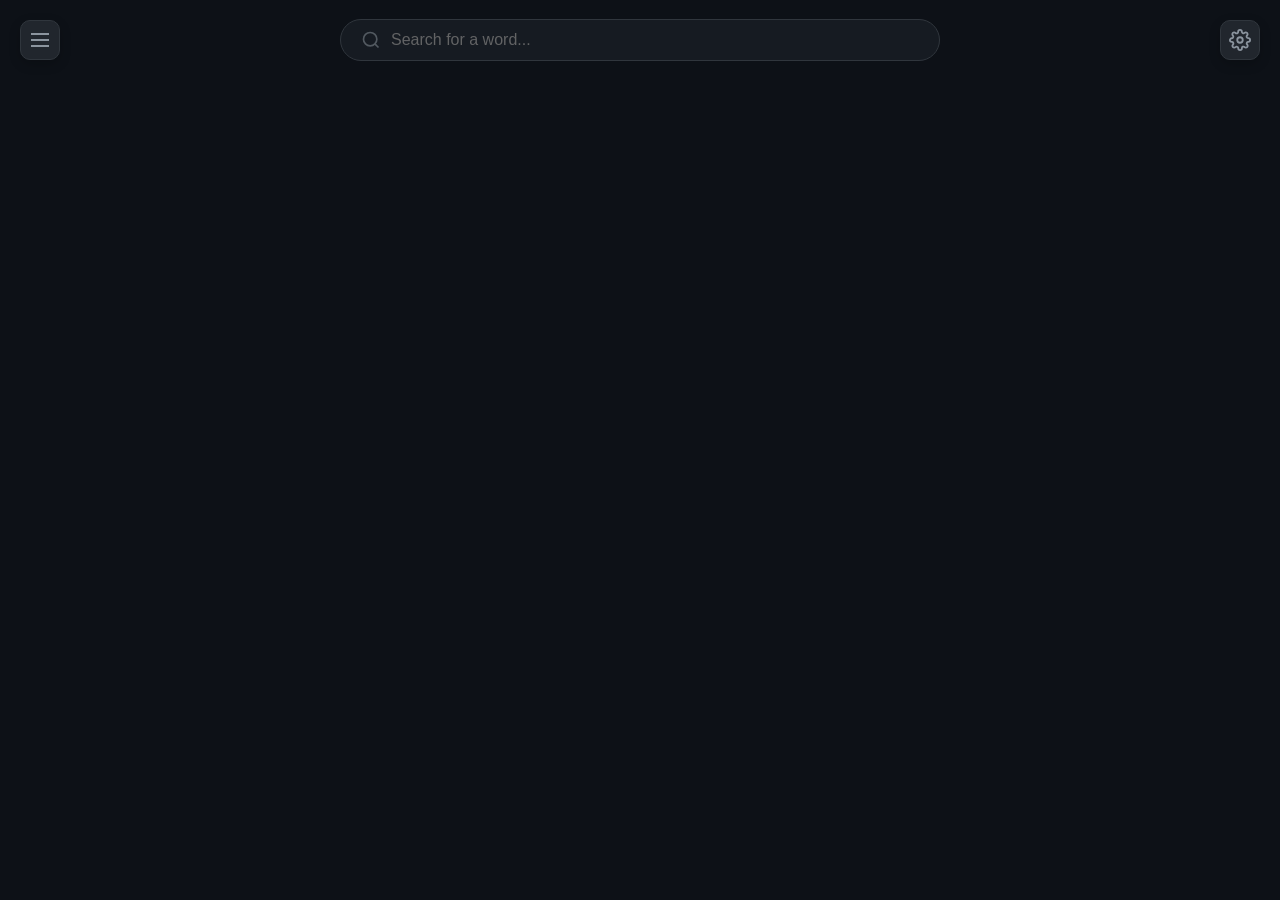
==== commit 2570763b: "Update index.html" ====
--- a/EnglishWeb/index.html
+++ b/EnglishWeb/index.html
@@ -350,7 +350,7 @@
                 </div>
                 
                 <div class="setting-item">
-                    <button class="pin-btn disabled-pin" data-key="showCardActions" onclick="togglePin('showCardActions')" title="Pin to Quick Actions" disabled>
+                    <button class="pin-btn disabled-pin" data-key="showCardActions" onclick="togglePin('showCardActions')" title="Pin to Quick Actions">
                         <svg width="18" height="18" viewBox="0 0 24 24" fill="none" stroke="currentColor" stroke-width="2" stroke-linecap="round" stroke-linejoin="round"><path d="M12 17v5"/><path d="M9 10.5V7a3 3 0 0 1 6 0v3.5l2 4.5H7l2-4.5Z"/></svg>
                     </button>
                     <div class="setting-left">
@@ -359,7 +359,7 @@
                             <div class="s-desc">Unlock Card and Search</div>
                         </div>
                         <label class="switch">
-                            <input type="checkbox" id="toggle-card-actions" onchange="updateSetting('showCardActions')" disabled>
+                            <input type="checkbox" id="toggle-card-actions" onchange="updateSetting('showCardActions')">
                             <span class="slider disabled-toggle"></span>
                         </label>
                     </div>
@@ -488,6 +488,6 @@
     </div>
 </div>
 
-<script src="data/script.js"></script>
+<script src="script.js?v=999"></script>
 </body>
-</html>+</html>
--- a/EnglishWeb/data/style.css
+++ b/EnglishWeb/data/style.css
@@ -2149,11 +2149,11 @@
     display: flex; 
 }
 
-/*disabled*/
+/*disabled
 .disabled-toggle, .disabled-pin {
     pointer-events: none;
     opacity: 0.5;
 }
 .disabled-toggle::before {
     background-color: var(--text-muted);
-}+}*/
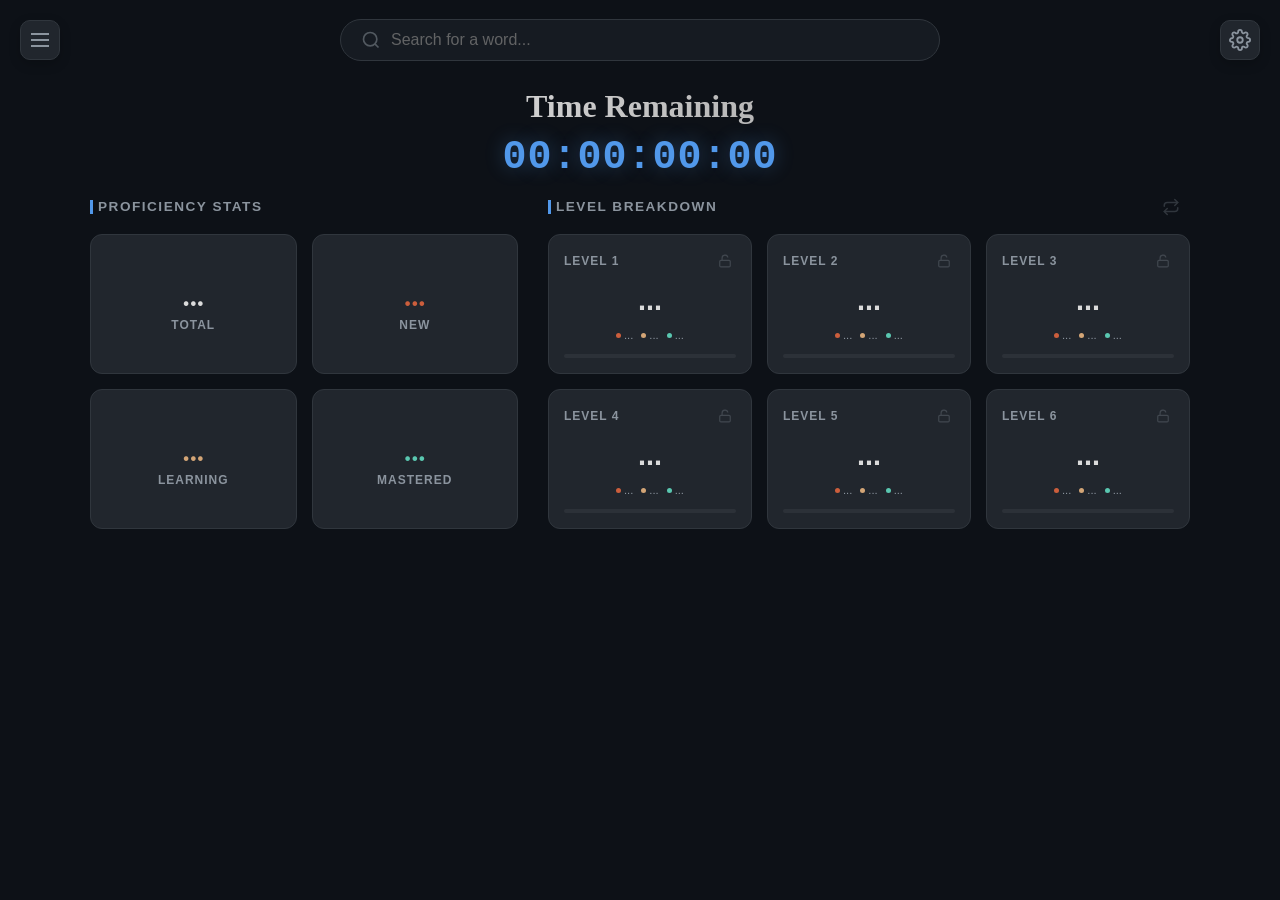
==== commit 5e2e0b91: "Update index.html" ====
--- a/EnglishWeb/index.html
+++ b/EnglishWeb/index.html
@@ -488,6 +488,6 @@
     </div>
 </div>
 
-<script src="script.js?v=999"></script>
+<script src="data/script.js?v=999"></script>
 </body>
 </html>
